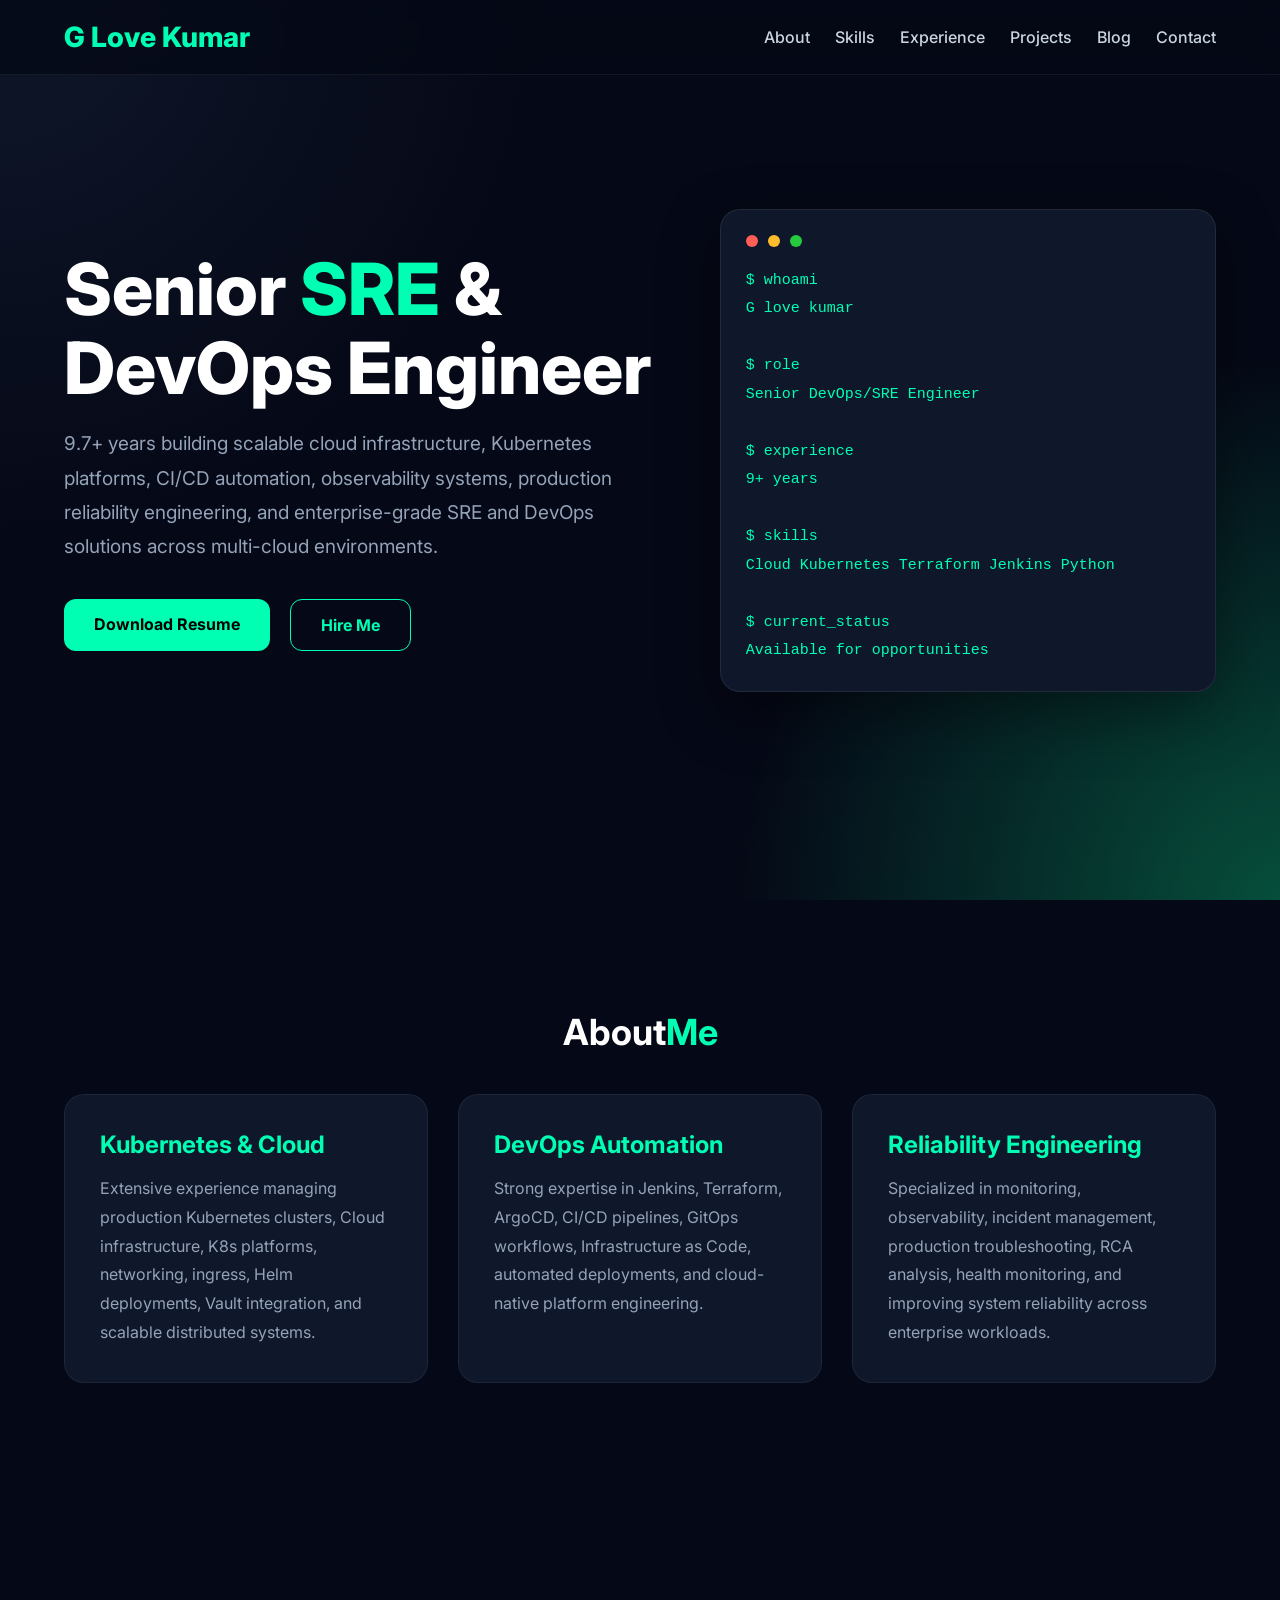
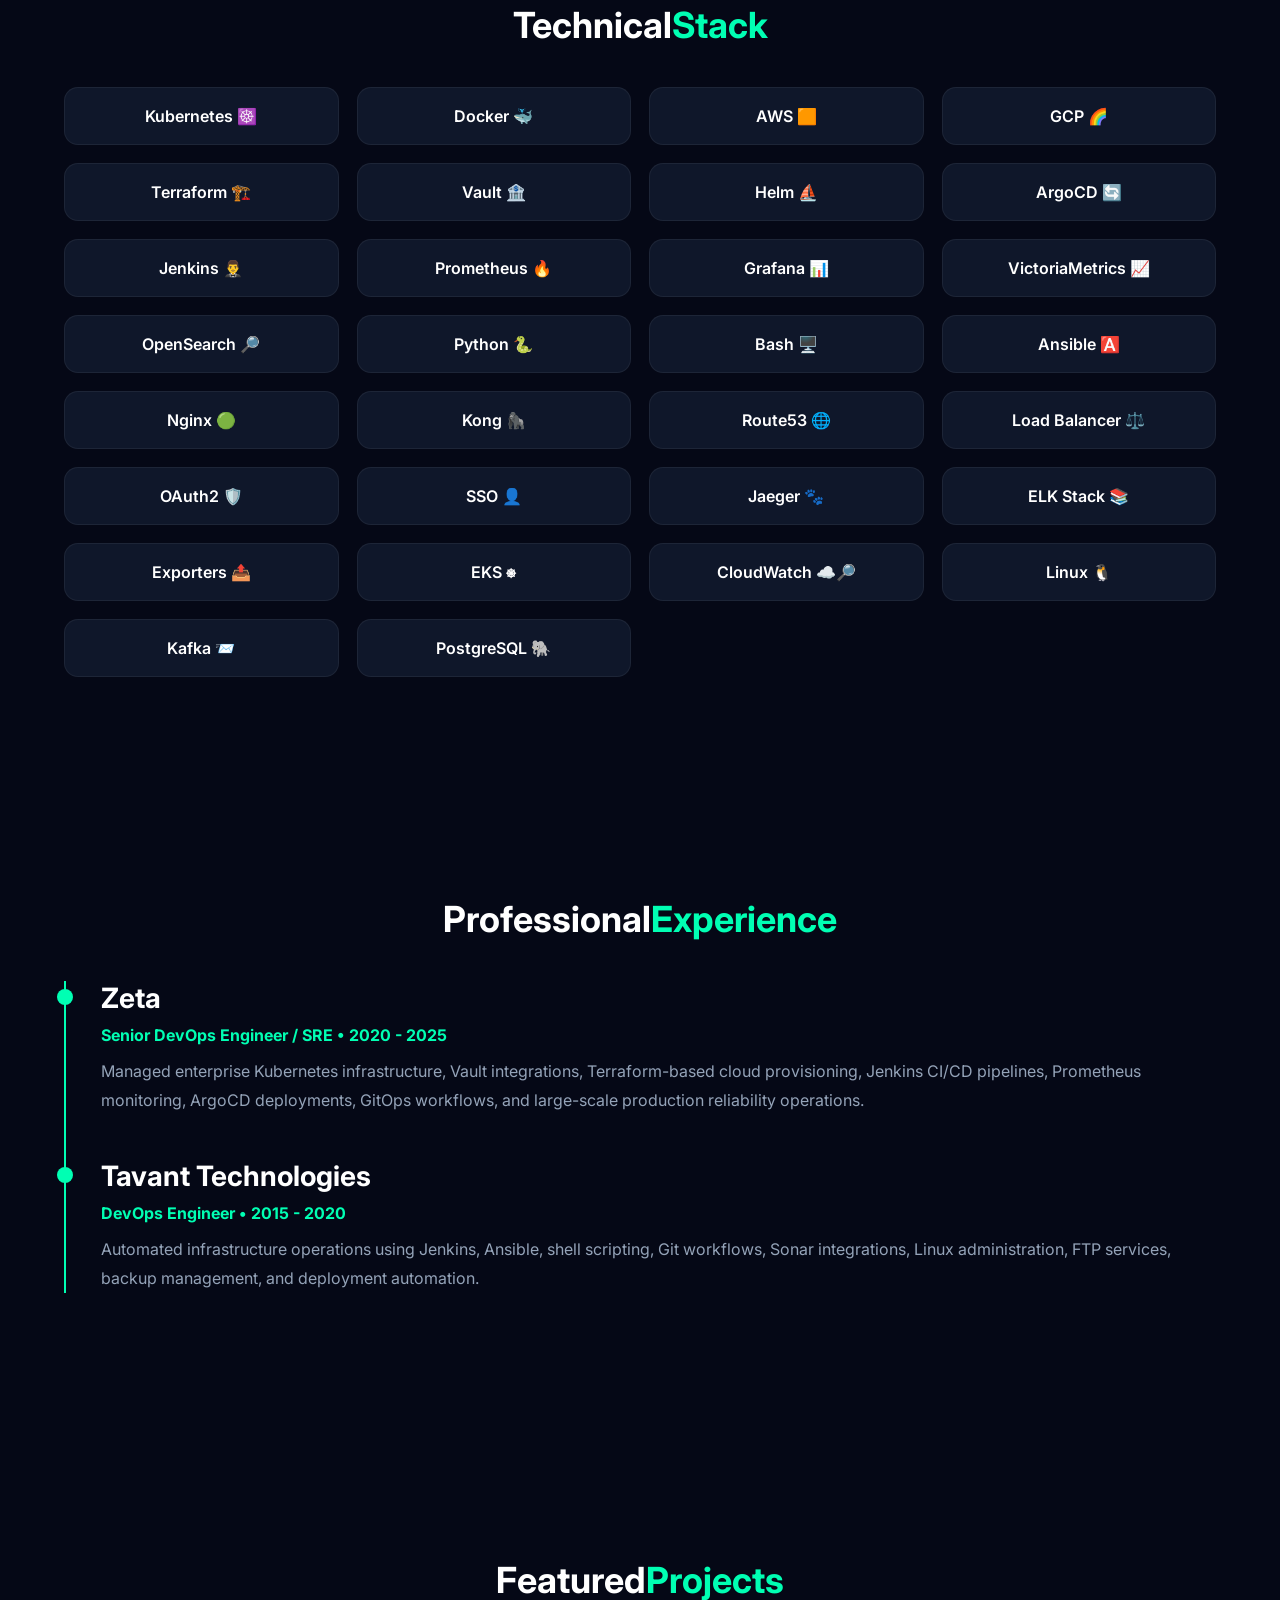
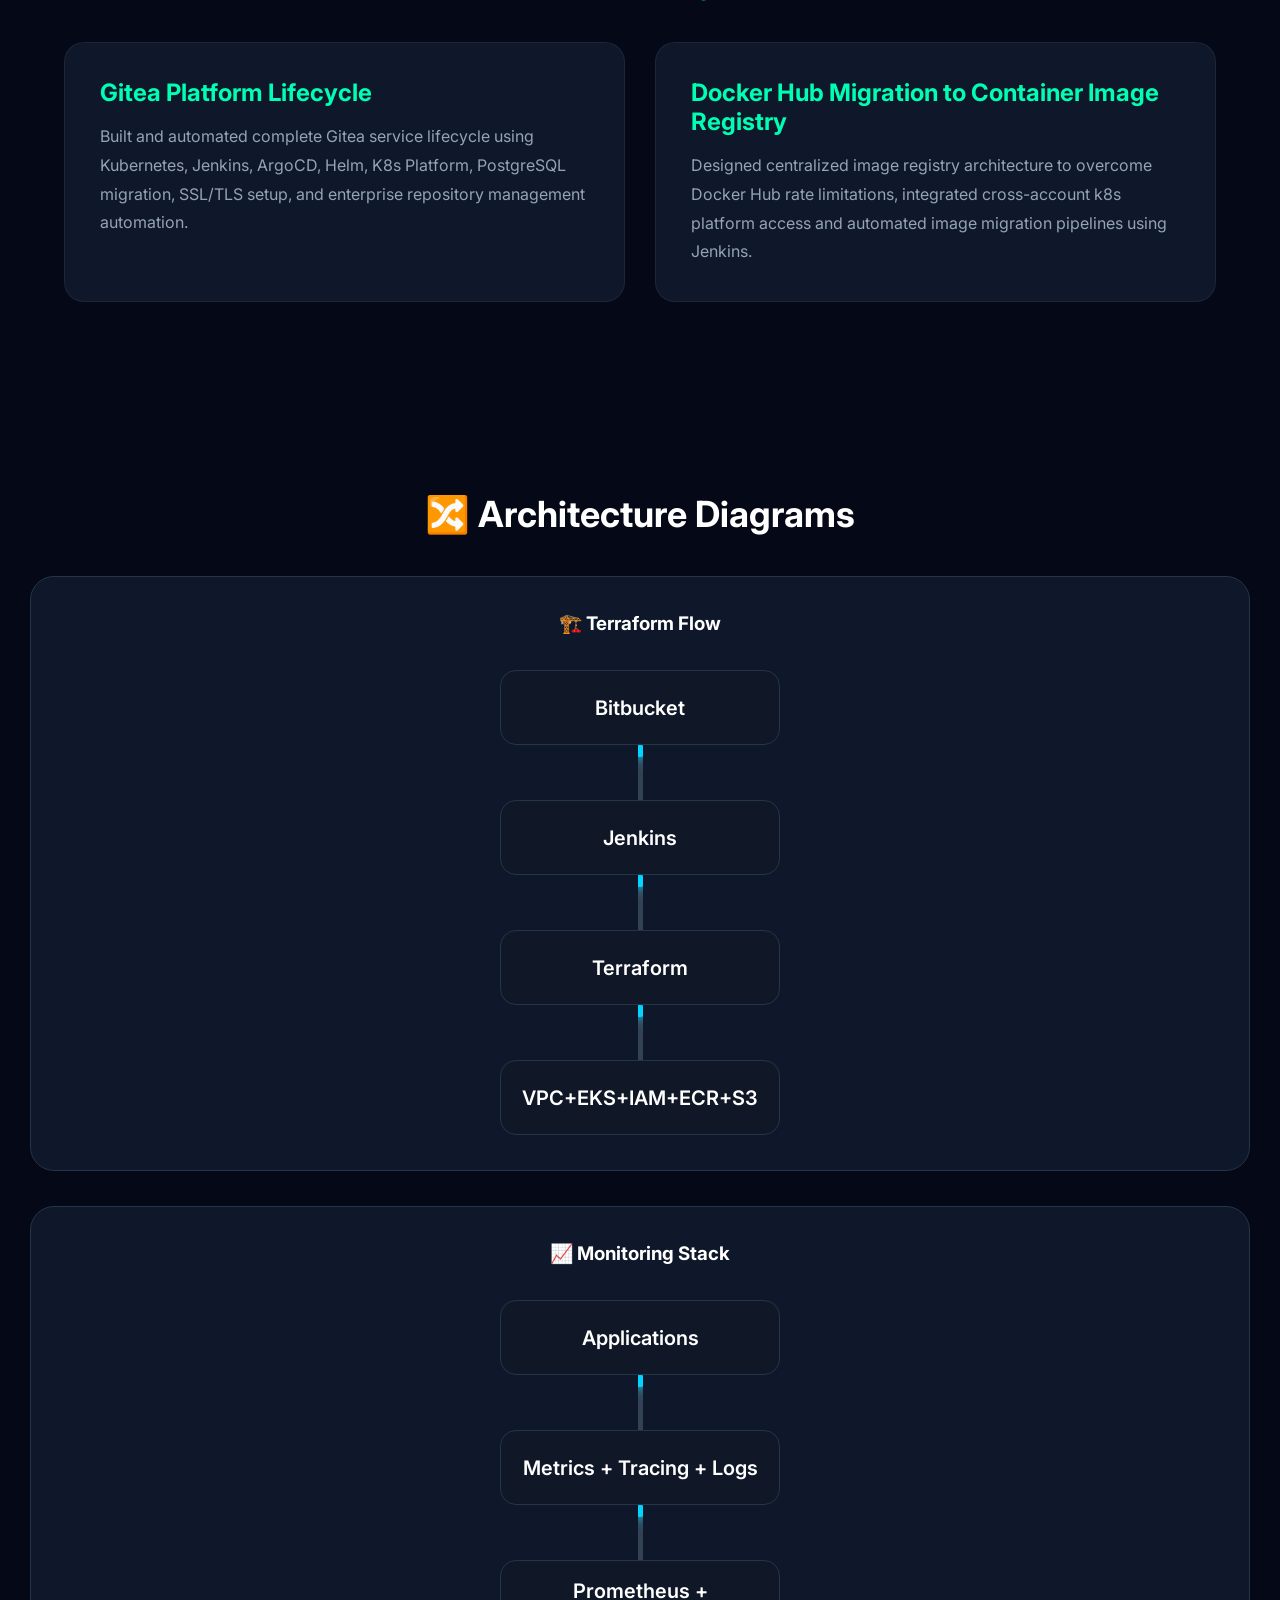
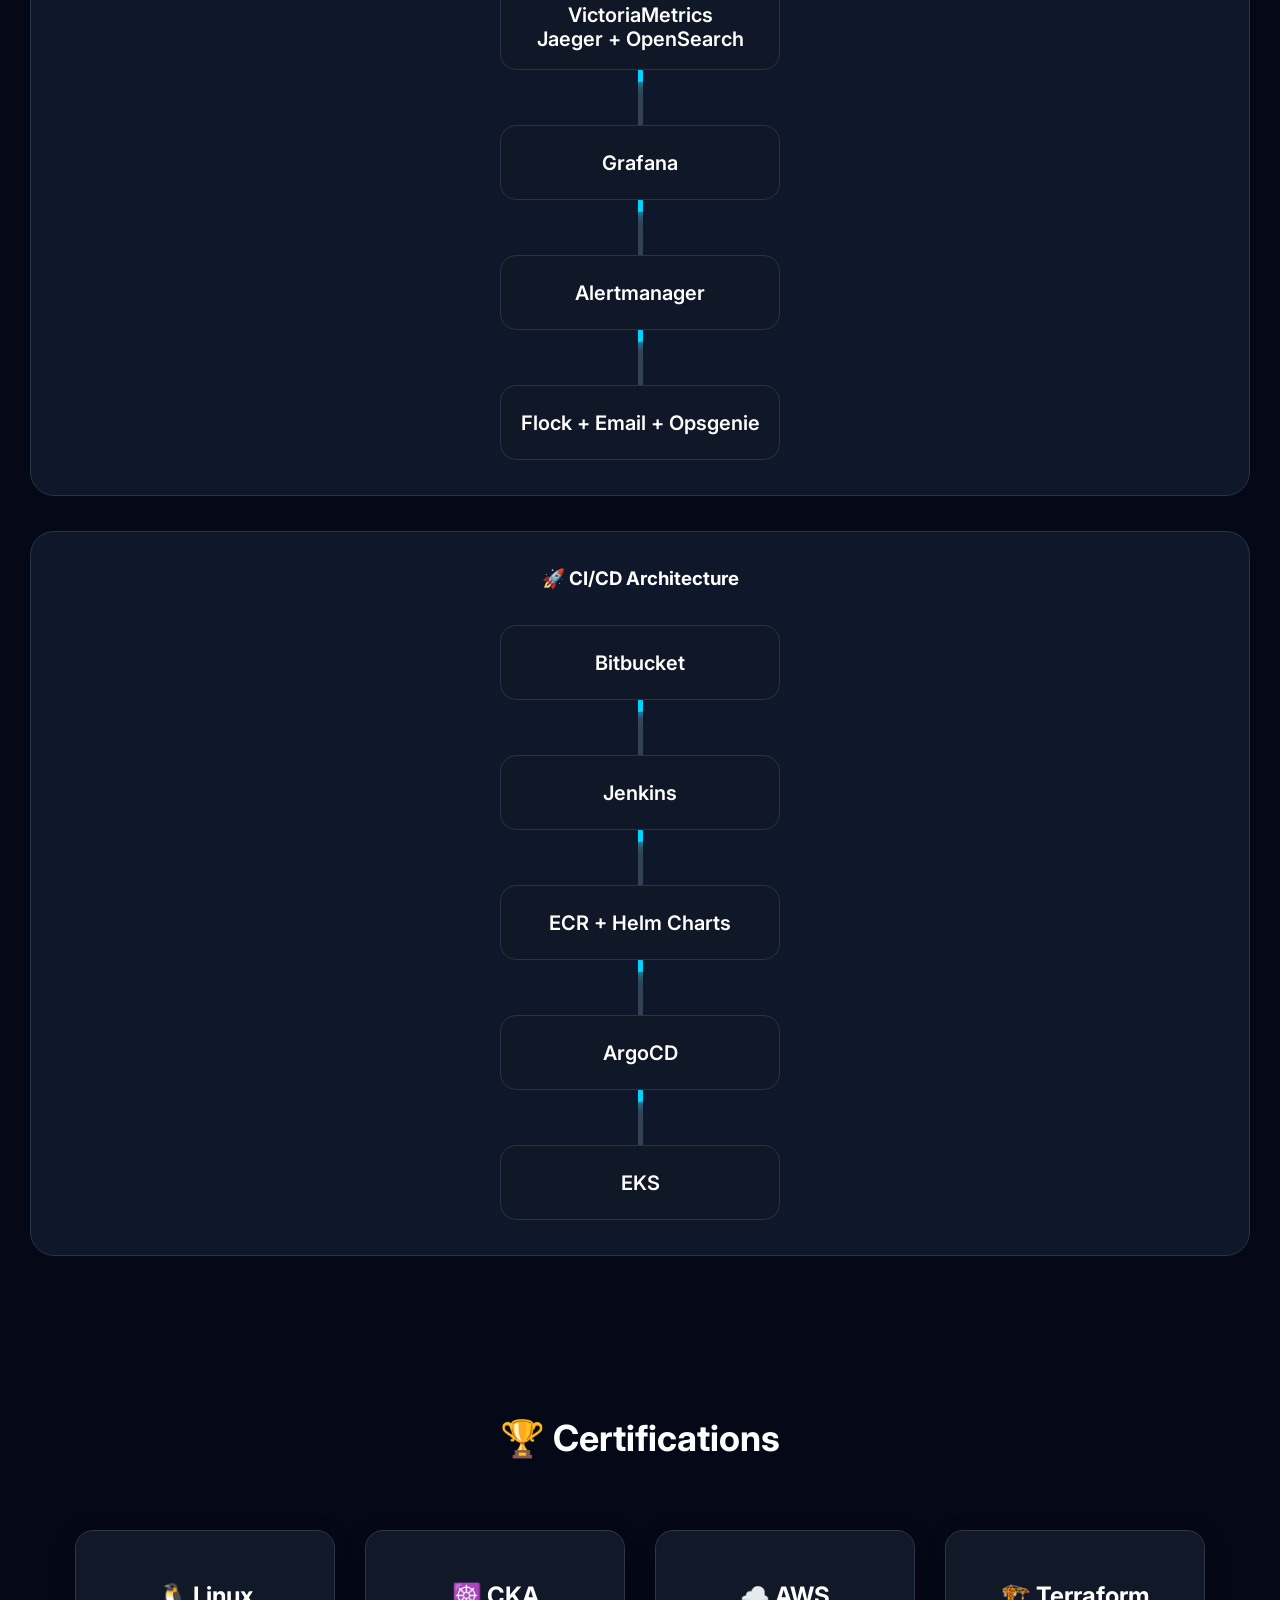
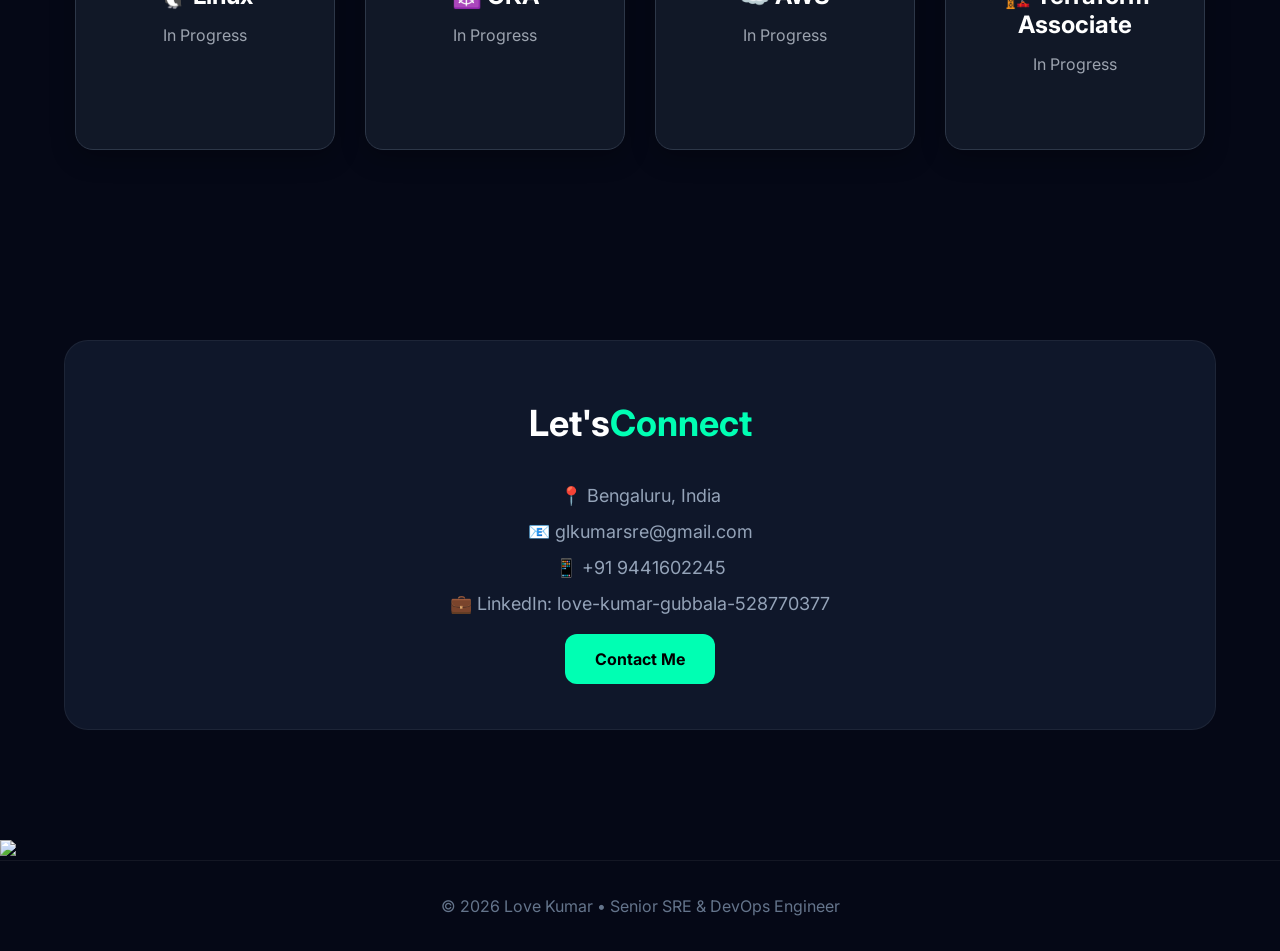
==== index.html @ 9dbde48b "Add Blog link to navigation in index.html" ====
<!DOCTYPE html>
<html lang="en">
<head>
  <meta charset="UTF-8"/>
  <meta name="viewport" content="width=device-width, initial-scale=1.0"/>
  <title>Love Kumar | Senior SRE & DevOps Engineer</title>

  <link rel="preconnect" href="https://fonts.googleapis.com">
  <link href="https://fonts.googleapis.com/css2?family=Inter:wght@300;400;500;600;700;800&display=swap" rel="stylesheet">
  <link rel="stylesheet" href="css/style.css">
  <style>

    *{
      margin:0;
      padding:0;
      box-sizing:border-box;
    }

    body{
      font-family:'Inter',sans-serif;
      background:#050816;
      color:#fff;
      overflow-x:hidden;
    }

    html{
      scroll-behavior:smooth;
    }

    .container{
      width:90%;
      max-width:1250px;
      margin:auto;
    }

    /* NAVBAR */

    nav{
      position:fixed;
      top:0;
      width:100%;
      z-index:999;
      backdrop-filter:blur(12px);
      background:rgba(5,8,22,0.75);
      border-bottom:1px solid rgba(255,255,255,0.06);
    }

    .nav-wrapper{
      display:flex;
      justify-content:space-between;
      align-items:center;
      padding:20px 0;
    }

    .logo{
      font-size:28px;
      font-weight:800;
      color:#00ffb3;
    }

    .nav-links{
      display:flex;
      gap:25px;
    }

    .nav-links a{
      text-decoration:none;
      color:#cbd5e1;
      transition:0.3s;
      font-weight:500;
    }

    .nav-links a:hover{
      color:#00ffb3;
    }

    /* HERO */

    .hero{
      min-height:100vh;
      display:flex;
      align-items:center;
      background:
      radial-gradient(circle at top left,#0f172a 0%,transparent 35%),
      radial-gradient(circle at bottom right,#064e3b 0%,transparent 35%);
    }

    .hero-grid{
      display:grid;
      grid-template-columns:1.2fr 1fr;
      gap:60px;
      align-items:center;
    }

    .hero-text h1{
      font-size:72px;
      line-height:1.1;
      font-weight:800;
      margin-bottom:20px;
    }

    .hero-text h1 span{
      color:#00ffb3;
    }

    .hero-text p{
      color:#94a3b8;
      font-size:19px;
      line-height:1.8;
      margin-bottom:35px;
    }

    .hero-buttons{
      display:flex;
      gap:20px;
      flex-wrap:wrap;
    }

    .btn{
      padding:15px 30px;
      border-radius:12px;
      text-decoration:none;
      font-weight:700;
      transition:0.3s;
    }

    .btn-primary{
      background:#00ffb3;
      color:#000;
    }

    .btn-primary:hover{
      transform:translateY(-5px);
    }

    .btn-outline{
      border:1px solid #00ffb3;
      color:#00ffb3;
    }

    .btn-outline:hover{
      background:#00ffb3;
      color:#000;
    }

    /* TERMINAL */

    .terminal-box{
      background:#0f172a;
      border-radius:20px;
      padding:25px;
      border:1px solid rgba(255,255,255,0.08);
      box-shadow:0 20px 60px rgba(0,0,0,0.4);
    }

    .terminal-header{
      display:flex;
      gap:10px;
      margin-bottom:20px;
    }

    .dot{
      width:12px;
      height:12px;
      border-radius:50%;
    }

    .red{background:#ff5f56;}
    .yellow{background:#ffbd2e;}
    .green{background:#27c93f;}

    .terminal{
      font-family:monospace;
      color:#00ffb3;
      line-height:1.9;
      font-size:15px;
      overflow:auto;
    }

    section{
      padding:110px 0;
    }

    .section-title{
      text-align:center;
      font-size:46px;
      margin-bottom:70px;
      font-weight:800;
    }

    .section-title span{
      color:#00ffb3;
    }

    /* CARDS */

    .cards{
      display:grid;
      grid-template-columns:repeat(auto-fit,minmax(280px,1fr));
      gap:30px;
    }

    .card{
      background:#0f172a;
      padding:35px;
      border-radius:20px;
      border:1px solid rgba(255,255,255,0.06);
      transition:0.3s;
    }

    .card:hover{
      transform:translateY(-10px);
      border-color:#00ffb3;
    }

    .card h3{
      color:#00ffb3;
      margin-bottom:15px;
      font-size:24px;
    }

    .card p{
      color:#94a3b8;
      line-height:1.8;
    }

    /* SKILLS */

    .skills-grid{
      display:grid;
      grid-template-columns:repeat(auto-fit,minmax(220px,1fr));
      gap:18px;
    }

    .skill{
      background:#0f172a;
      padding:18px;
      border-radius:14px;
      border:1px solid rgba(255,255,255,0.06);
      text-align:center;
      font-weight:600;
      transition:0.3s;
    }

    .skill:hover{
      background:#00ffb3;
      color:#000;
      transform:scale(1.05);
    }

    /* EXPERIENCE */

    .timeline{
      border-left:2px solid #00ffb3;
      padding-left:35px;
    }

    .timeline-item{
      margin-bottom:45px;
      position:relative;
    }

    .timeline-item::before{
      content:'';
      width:16px;
      height:16px;
      background:#00ffb3;
      border-radius:50%;
      position:absolute;
      left:-44px;
      top:8px;
    }

    .timeline-item h3{
      font-size:28px;
      margin-bottom:10px;
    }

    .timeline-item h4{
      color:#00ffb3;
      margin-bottom:12px;
    }

    .timeline-item p{
      color:#94a3b8;
      line-height:1.8;
    }

    /* CONTACT */

    .contact-box{
      text-align:center;
      background:#0f172a;
      padding:60px;
      border-radius:24px;
      border:1px solid rgba(255,255,255,0.06);
    }

    .contact-box p{
      color:#94a3b8;
      margin-bottom:15px;
      font-size:18px;
    }

    footer{
      text-align:center;
      padding:35px;
      border-top:1px solid rgba(255,255,255,0.06);
      color:#64748b;
    }

    @media(max-width:900px){

      .hero-grid{
        grid-template-columns:1fr;
      }

      .hero-text h1{
        font-size:48px;
      }

      .nav-links{
        display:none;
      }
    }

  </style>
</head>

<body>
<!-- Dark mode feature-->
<!--<button id="theme-toggle">

  🌙 Dark

</button> -->
<nav>
  <div class="container nav-wrapper">

    <div class="logo">G Love Kumar</div>

    <div class="nav-links">
      <a href="#about">About</a>
      <a href="#skills">Skills</a>
      <a href="#experience">Experience</a>
      <a href="#projects">Projects</a>
      <a href="pages/blog.html">Blog</a>
      <a href="#contact">Contact</a>
    </div>

  </div>
</nav>

<section class="hero">

  <div class="container hero-grid">

    <div class="hero-text">

      <h1>
        Senior <span>SRE</span> &
        DevOps Engineer
      </h1>

      <p>
        9.7+ years building scalable cloud infrastructure,
        Kubernetes platforms, CI/CD automation, observability systems,
        production reliability engineering, and enterprise-grade
        SRE and DevOps solutions across multi-cloud environments.
      </p>

      <div class="hero-buttons">

      <a href="http://glovekumarcloud.com/G_Love_Kumar_cv_.pdf" download class="btn btn-primary">
  Download Resume
      </a>
        <a href="#contact" class="btn btn-outline">
          Hire Me
        </a>

      </div>

    </div>

    <div class="terminal-box">

      <div class="terminal-header">
        <div class="dot red"></div>
        <div class="dot yellow"></div>
        <div class="dot green"></div>
      </div>

      <div class="terminal">

$ whoami<br>
G love kumar

<br><br>$ role<br>
Senior DevOps/SRE Engineer

<br><br>$ experience<br>
9+ years

<br><br>$ skills<br>
Cloud Kubernetes Terraform Jenkins Python

<br><br>$ current_status<br>
Available for opportunities

      </div>

    </div>

  </div>

</section>

<section id="about">

  <div class="container">

    <h2 class="section-title">
      About <span>Me</span>
    </h2>

    <div class="cards">

      <div class="card">
        <h3>Kubernetes & Cloud</h3>

        <p>
          Extensive experience managing production Kubernetes clusters,
          Cloud infrastructure, K8s platforms, networking,
          ingress, Helm deployments, Vault integration,
          and scalable distributed systems.
        </p>
      </div>

      <div class="card">

        <h3>DevOps Automation</h3>

        <p>
          Strong expertise in Jenkins, Terraform, ArgoCD,
          CI/CD pipelines, GitOps workflows, Infrastructure as Code,
          automated deployments, and cloud-native platform engineering.
        </p>

      </div>

      <div class="card">

        <h3>Reliability Engineering</h3>

        <p>
          Specialized in monitoring, observability, incident management,
          production troubleshooting, RCA analysis, health monitoring,
          and improving system reliability across enterprise workloads.
        </p>

      </div>

    </div>

  </div>

</section>

<section id="skills">

  <div class="container">

    <h2 class="section-title">
      Technical <span>Stack</span>
    </h2>

    <div class="skills-grid">

      <div class="skill">Kubernetes ☸️</div>
      <div class="skill">Docker 🐳</div>
      <div class="skill">AWS 🟧</div>
      <div class="skill">GCP 🌈</div>
      <div class="skill">Terraform 🏗️</div>
      <div class="skill">Vault 🏦</div>
      <div class="skill">Helm ⛵</div>
      <div class="skill">ArgoCD 🔄</div>
      <div class="skill">Jenkins 🤵‍♂️</div>
      <div class="skill">Prometheus 🔥</div>
      <div class="skill">Grafana 📊</div>
      <div class="skill">VictoriaMetrics 📈</div>
      <div class="skill">OpenSearch 🔎</div>
      <div class="skill">Python 🐍</div>
      <div class="skill">Bash 🖥️</div>
      <div class="skill">Ansible 🅰️</div>
      <div class="skill">Nginx 🟢</div>
      <div class="skill">Kong 🦍</div>
      <div class="skill">Route53 🌐</div>
      <div class="skill">Load Balancer ⚖️</div>
      <div class="skill">OAuth2 🛡️</div>
      <div class="skill">SSO 👤</div>
      <div class="skill">Jaeger 🐾</div>
      <div class="skill">ELK Stack 📚</div>
      <div class="skill">Exporters 📤</div>
      <div class="skill">EKS ⎈</div>
      <div class="skill">CloudWatch ☁️🔎</div>
      <div class="skill">Linux 🐧</div>
      <div class="skill">Kafka 📨</div>
      <div class="skill">PostgreSQL 🐘</div>

    </div>

  </div>

</section>

<section id="experience">

  <div class="container">

    <h2 class="section-title">
      Professional <span>Experience</span>
    </h2>

    <div class="timeline">

      <div class="timeline-item">

        <h3>Zeta</h3>
        <h4>Senior DevOps Engineer / SRE • 2020 - 2025</h4>

        <p>
          Managed enterprise Kubernetes infrastructure,
          Vault integrations, Terraform-based cloud provisioning,
          Jenkins CI/CD pipelines, Prometheus monitoring,
          ArgoCD deployments, GitOps workflows,
          and large-scale production reliability operations.
        </p>

      </div>

      <div class="timeline-item">

        <h3>Tavant Technologies</h3>
        <h4>DevOps Engineer • 2015 - 2020</h4>

        <p>
          Automated infrastructure operations using Jenkins,
          Ansible, shell scripting, Git workflows,
          Sonar integrations, Linux administration,
          FTP services, backup management, and deployment automation.
        </p>

      </div>

    </div>

  </div>

</section>

<section id="projects">

  <div class="container">

    <h2 class="section-title">
      Featured <span>Projects</span>
    </h2>

    <div class="cards">

      <div class="card">

        <h3>Gitea Platform Lifecycle</h3>

        <p>
          Built and automated complete Gitea service lifecycle
          using Kubernetes, Jenkins, ArgoCD, Helm, K8s Platform,
          PostgreSQL migration, SSL/TLS setup,
          and enterprise repository management automation.
        </p>

      </div>

      <div class="card">

        <h3>Docker Hub Migration to Container Image Registry</h3>

        <p>
          Designed centralized image registry architecture
          to overcome Docker Hub rate limitations,
          integrated cross-account k8s platform access
          and automated image migration pipelines using Jenkins.
        </p>

      </div>

    </div>

  </div>

</section>
<section id="architecture">

<h2 class="section-title">

🔀 Architecture Diagrams

</h2>


<div class="architecture-grid">


<!-- Terraform -->

<div class="architecture-card">

<h3>🏗️ Terraform Flow</h3>

<div class="live-flow">

<div class="box">Bitbucket</div>

<div class="line"></div>

<div class="box">Jenkins</div>

<div class="line"></div>

<div class="box">Terraform</div>

<div class="line"></div>

<div class="box">VPC+EKS+IAM+ECR+S3</div>

</div>

</div>



<!-- Monitoring -->

<div class="architecture-card">

<h3>📈 Monitoring Stack</h3>

<div class="live-flow">

<div class="box">Applications</div>

<div class="line"></div>

<div class="box">Metrics + Tracing + Logs</div>

<div class="line"></div>

<div class="box">

Prometheus + VictoriaMetrics

<br>

Jaeger + OpenSearch

</div>

<div class="line"></div>

<div class="box">Grafana</div>

<div class="line"></div>

<div class="box">Alertmanager</div>

<div class="line"></div>

<div class="box">

Flock + Email + Opsgenie

</div>

</div>

</div>



<!-- CICD -->

<div class="architecture-card">

<h3>🚀 CI/CD Architecture</h3>

<div class="live-flow">

<div class="box">Bitbucket</div>

<div class="line"></div>

<div class="box">Jenkins</div>

<div class="line"></div>

<div class="box">

ECR + Helm Charts

</div>

<div class="line"></div>

<div class="box">ArgoCD</div>

<div class="line"></div>

<div class="box">EKS</div>

</div>

</div>


</div>

</section>
<section id="certifications">
  <div class="certifications">
  <h2 class="section-title">
    🏆 Certifications
  </h2>
  <div class="cert-card">
    <div class="cert-title">🐧 Linux</div>
    <div class="cert-status"> In Progress</div>
  </div>

  <div class="cert-card">
    <div class="cert-title">☸️ CKA</div>
    <div class="cert-status"> In Progress</div>
  </div>

  <div class="cert-card">
    <div class="cert-title">☁️ AWS</div>
    <div class="cert-status"> In Progress</div>
  </div>

  <div class="cert-card">
    <div class="cert-title">🏗️ Terraform Associate</div>
    <div class="cert-status"> In Progress</div>
  </div>

</div>
</section>
<style>
#certifications {
  padding: 80px 20px;
  text-align: center;
}

.section-title {
  width: 100%;

  display: flex;

  justify-content: center;

  align-items: center;

  font-size: 36px;

  font-weight: 700;

  margin: 0 auto 40px;

  text-align: center;
}

.certifications {
  display: flex;
  justify-content: center;
  flex-wrap: wrap;
  gap: 30px;
}

.cert-card {
  width: 260px;
  min-height: 220px;

  padding: 30px;

  border-radius: 18px;

  background: #111827;

  border: 1px solid #2d3748;

  box-shadow: 0 8px 25px rgba(0,0,0,0.25);

  transition: all .3s ease;
}

.cert-card:hover {
  transform: translateY(-10px);
}

.cert-icon {
  font-size: 55px;
}

.cert-title {
  font-size: 24px;
  font-weight: 700;

  margin-top: 20px;
}

.cert-status {
  margin-top: 15px;

  font-size: 16px;

  color: #9ca3af;
}
</style>
<section id="contact">

  <div class="container">

    <div class="contact-box">

      <h2 class="section-title">
        Let's <span>Connect</span>
      </h2>

      <p>📍 Bengaluru, India</p>
      <p>📧 glkumarsre@gmail.com</p>
      <p>📱 +91 9441602245</p>
      <p>💼 LinkedIn: love-kumar-gubbala-528770377</p>
      <br>

      <a href="mailto:glkumarsre@gmail.com" class="btn btn-primary">
        Contact Me
      </a>

    </div>

  </div>

</section>
<img src="https://api.visitorbadge.io/api/visitors?path=glovekumarcloud.com"/>
<footer>
  © 2026 Love Kumar • Senior SRE & DevOps Engineer
</footer>
<!-- Dark mode feature start-->  
<!--
<script>

const button = document.getElementById('theme-toggle');

button.addEventListener('click',()=>{

document.body.classList.toggle('light-mode');


if(document.body.classList.contains('light-mode')){

button.innerHTML='☀️ Light';

}

else{

button.innerHTML='🌙 Dark';

}

});

</script>
<style>
  /* Default Dark */

body{

background:#0b1120;

color:white;

transition:.4s;
}



/* Light Mode */

body.light-mode{

background:#ffffff;

color:#111827;
}



/* Toggle Button */

#theme-toggle{

position:fixed;

top:20px;

right:30px;

padding:12px 18px;

font-size:16px;

font-weight:600;

border:none;

border-radius:30px;

cursor:pointer;

background:#00d4ff;

color:#111827;

transition:.3s;

z-index:9999;
}



#theme-toggle:hover{

transform:scale(1.08);

box-shadow:

0 0 12px #00d4ff;
}
</style> -->
<!-- Dark mode feature ended here-->
</body>
</html>
---- css/style.css ----
#architecture{

padding:80px 30px;

overflow:hidden;
}



.section-title{

text-align:center;

font-size:48px;

margin-bottom:60px;
}



.architecture-grid{

display:grid;

grid-template-columns:

1fr 1fr 1fr;

gap:35px;
}



.architecture-card{

background:#0f172a;

border:1px solid #243548;

border-radius:24px;

padding:35px;

transition:.3s;
}



.architecture-card:hover{

transform:translateY(-8px);

border-color:#00d4ff;

box-shadow:

0 0 18px #00d4ff,

0 0 30px rgba(0,212,255,.3);
}



.architecture-card h3{

text-align:center;

margin-bottom:35px;
}



.live-flow{

display:flex;

flex-direction:column;

align-items:center;
}



/* BOX */

.box{

width:280px;

min-height:75px;

padding:18px;

display:flex;

justify-content:center;

align-items:center;

text-align:center;

font-size:20px;

font-weight:600;

color:#fff;

background:#101827;

border:1px solid #243548;

border-radius:16px;

transition:.3s;

cursor:pointer;

z-index:2;
}



.box:hover{

transform:scale(1.04);

border-color:#00d4ff;

box-shadow:

0 0 15px #00d4ff;
}



/* LIVE LINE */

.line{

width:5px;

height:55px;

background:#334155;

position:relative;

overflow:hidden;
}



/* MOVING DOT */

.line::before{

content:"";

position:absolute;

width:12px;

height:12px;

left:50%;

transform:translateX(-50%);

border-radius:50%;

background:#00d4ff;

box-shadow:

0 0 8px #00d4ff,

0 0 18px #00d4ff;

animation:traffic 1.2s infinite linear;
}



/* TRAFFIC FLOW */

@keyframes traffic{

0%{

top:-12px;

opacity:0;
}

20%{

opacity:1;
}

100%{

top:55px;

opacity:0;
}

}



/* MOBILE */

@media(max-width:1400px){

.architecture-grid{

grid-template-columns:1fr;
}

}
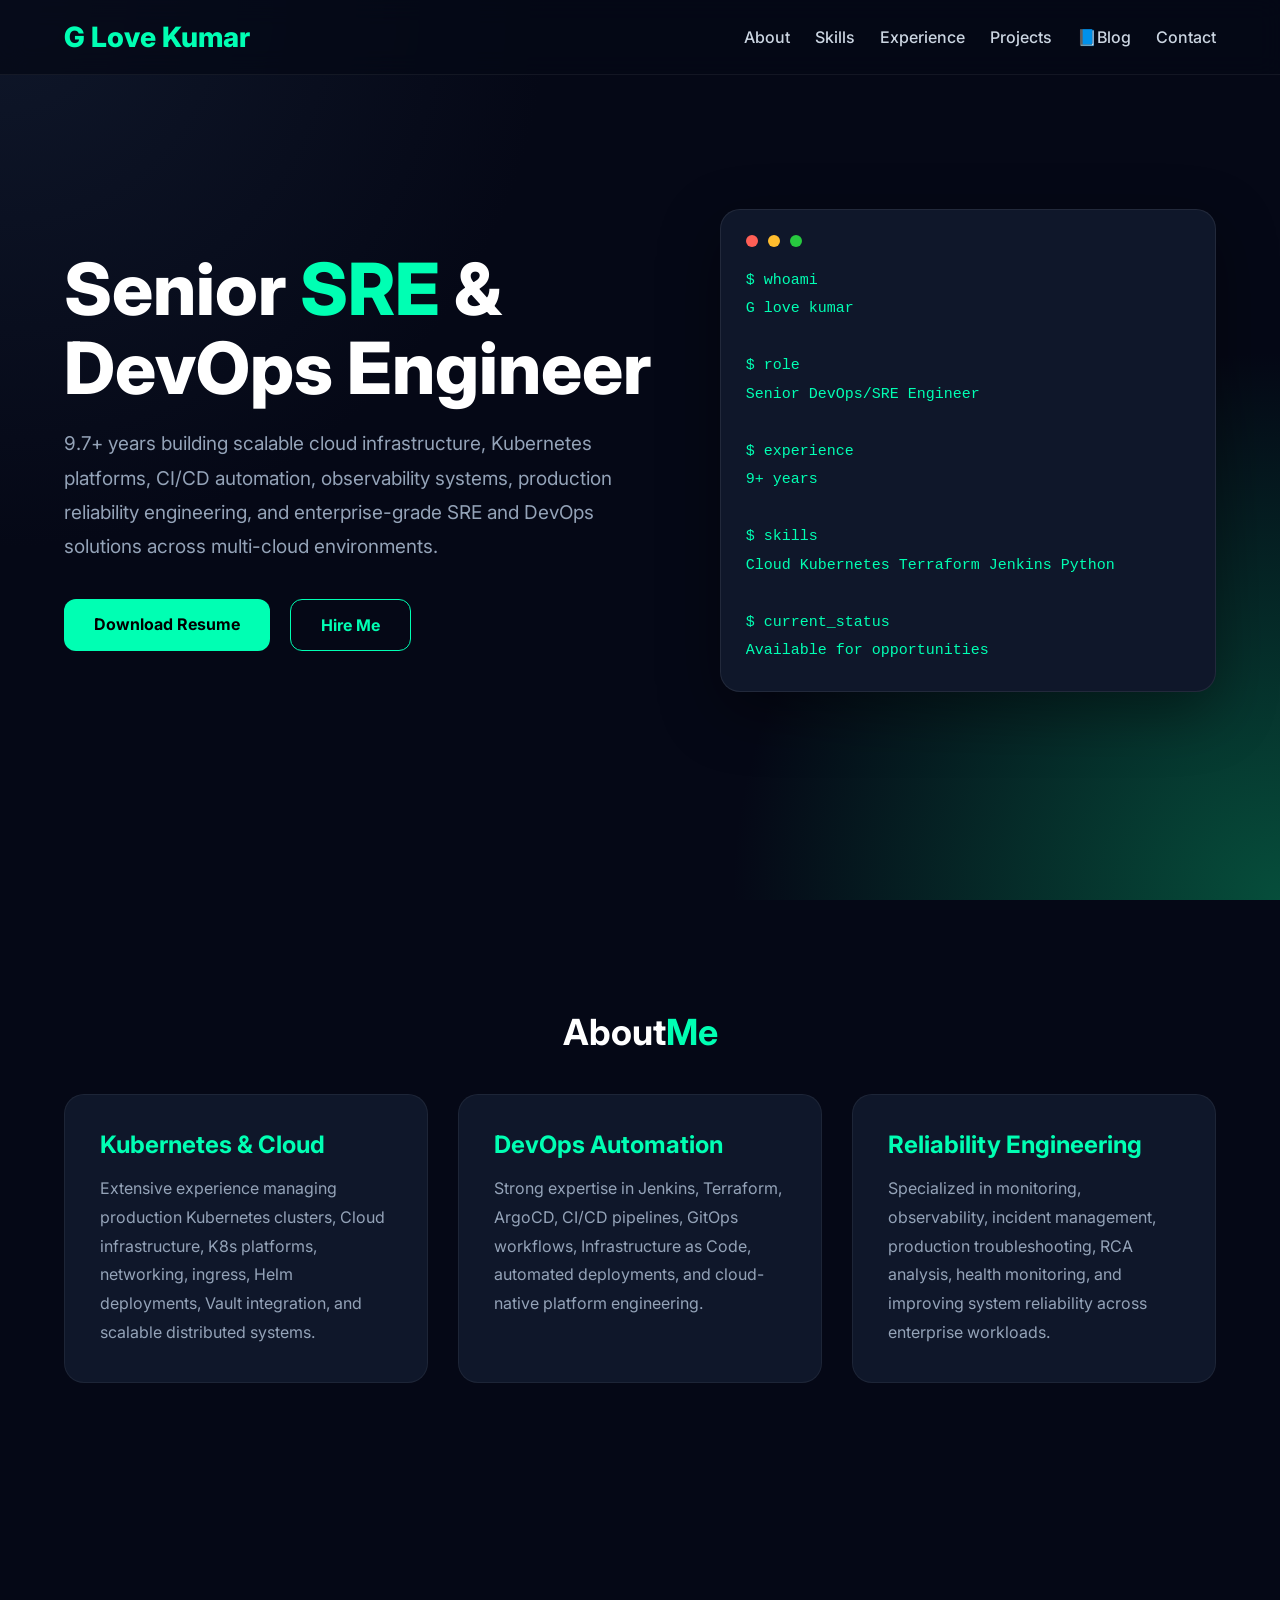
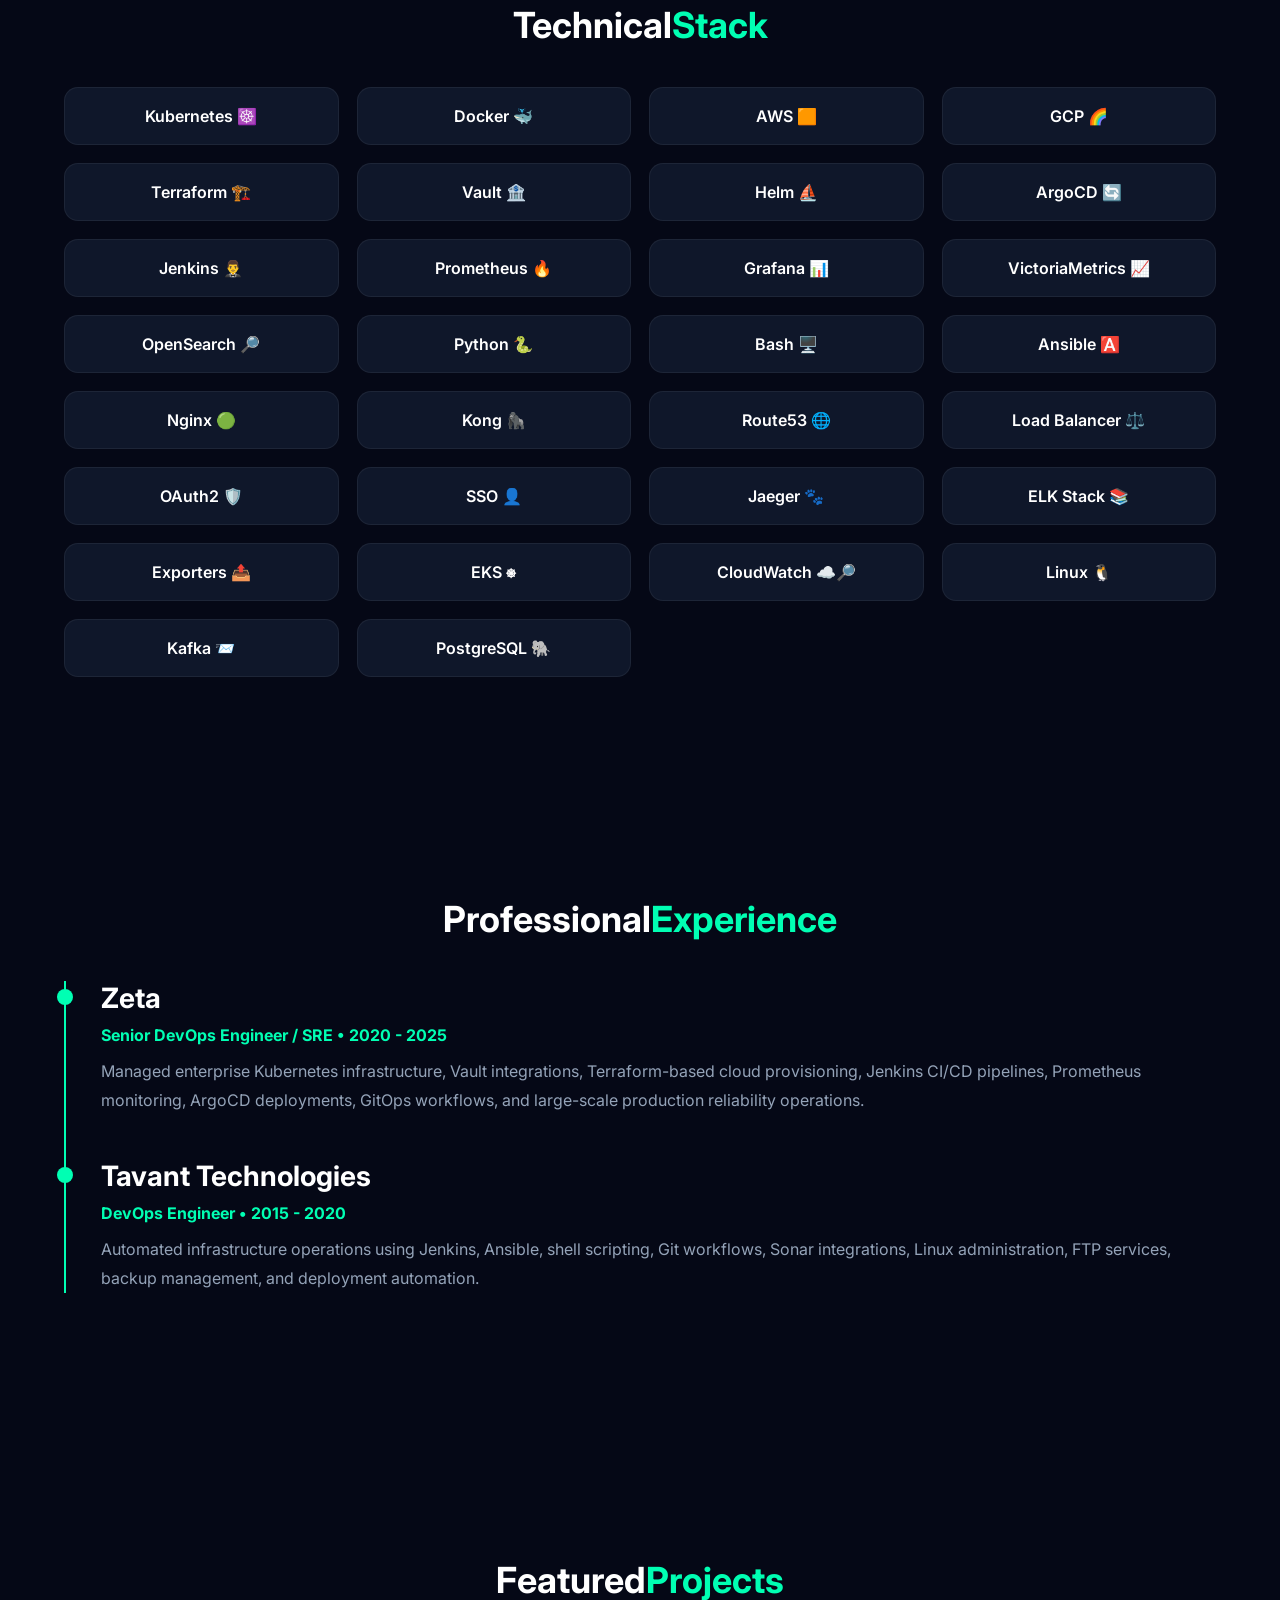
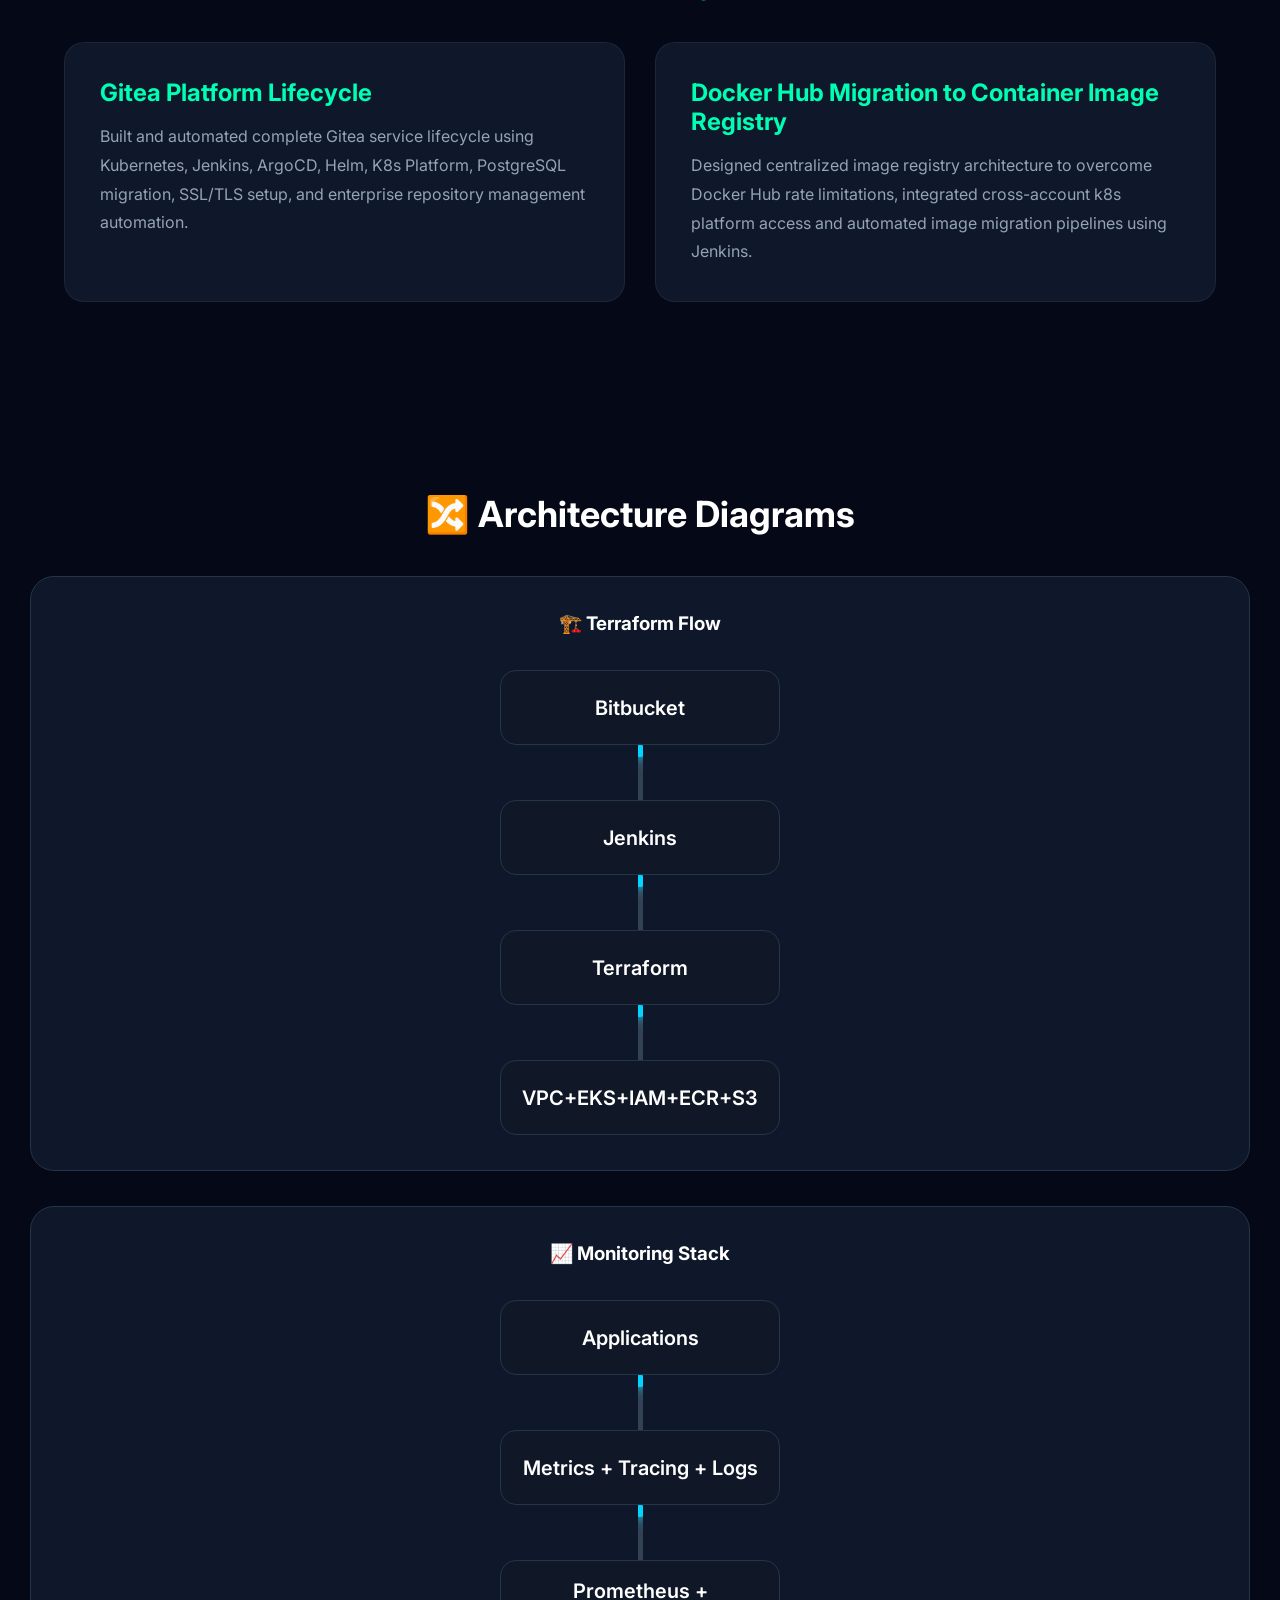
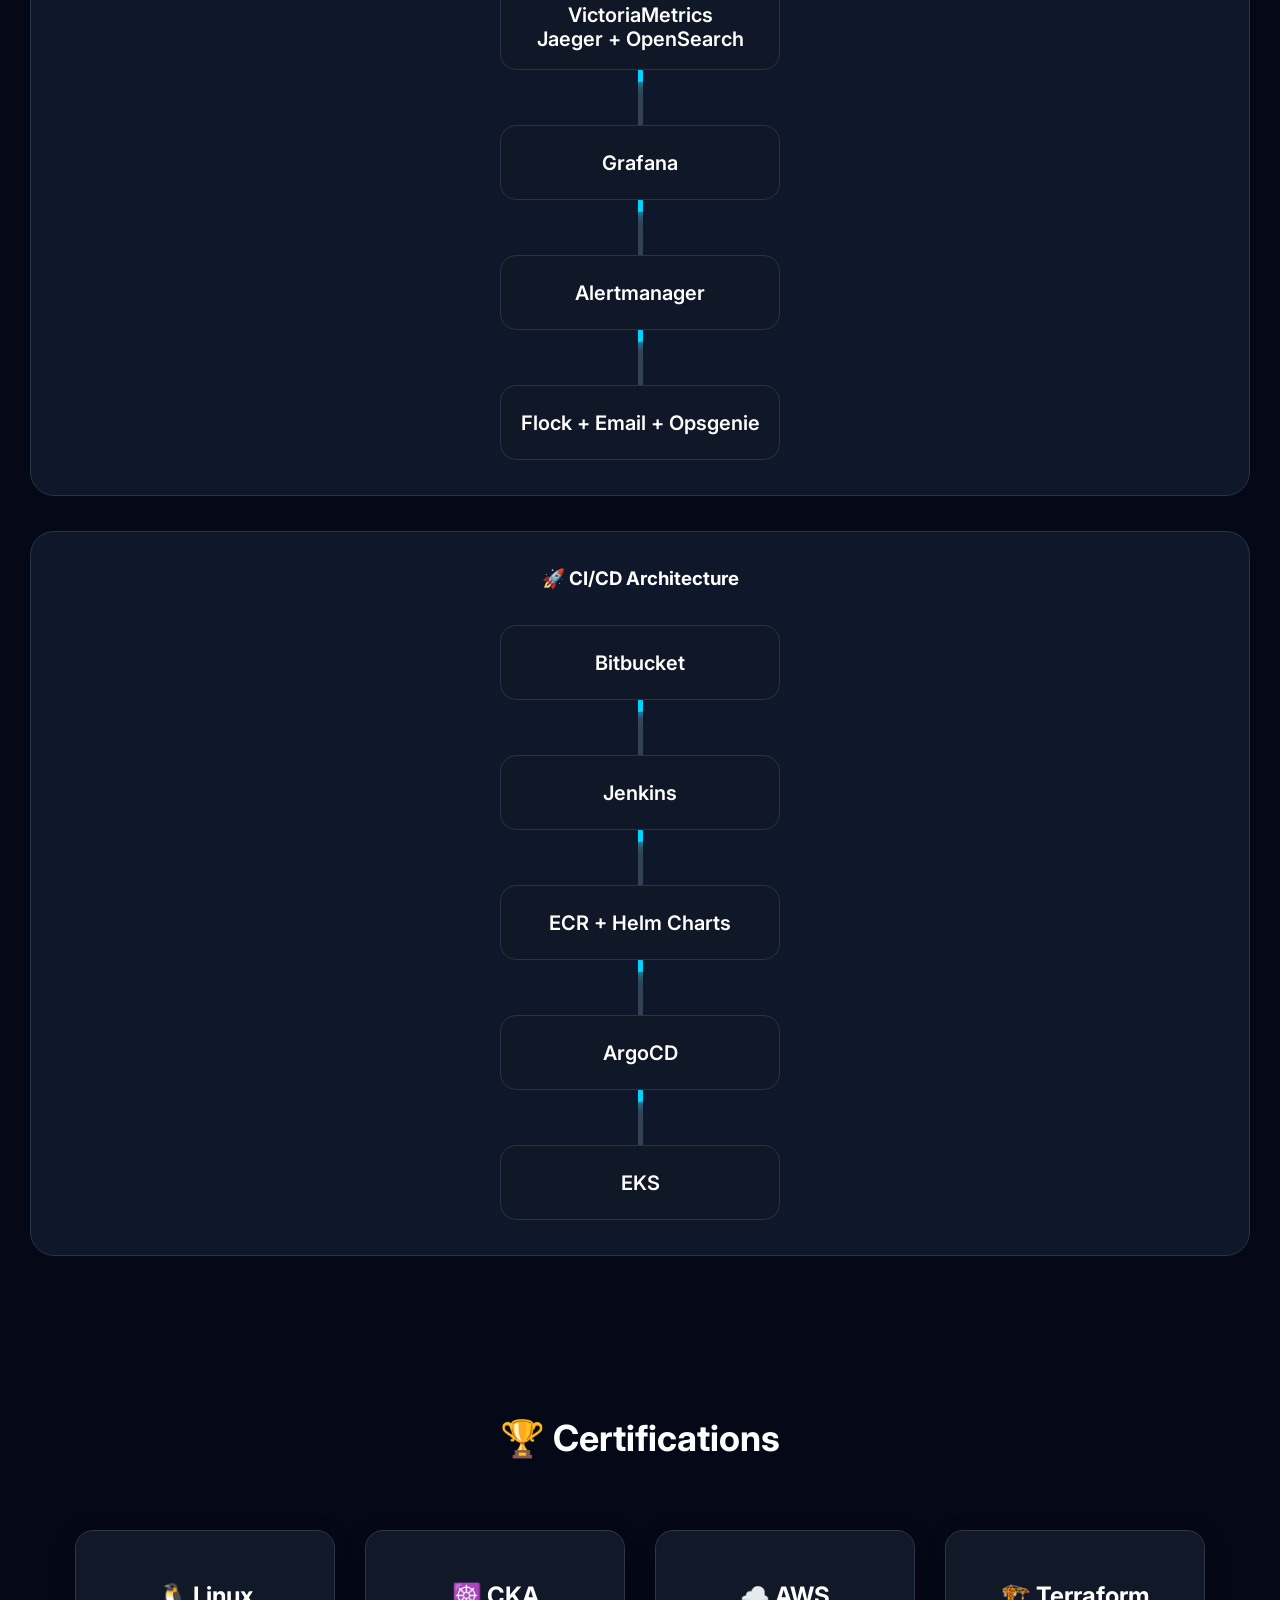
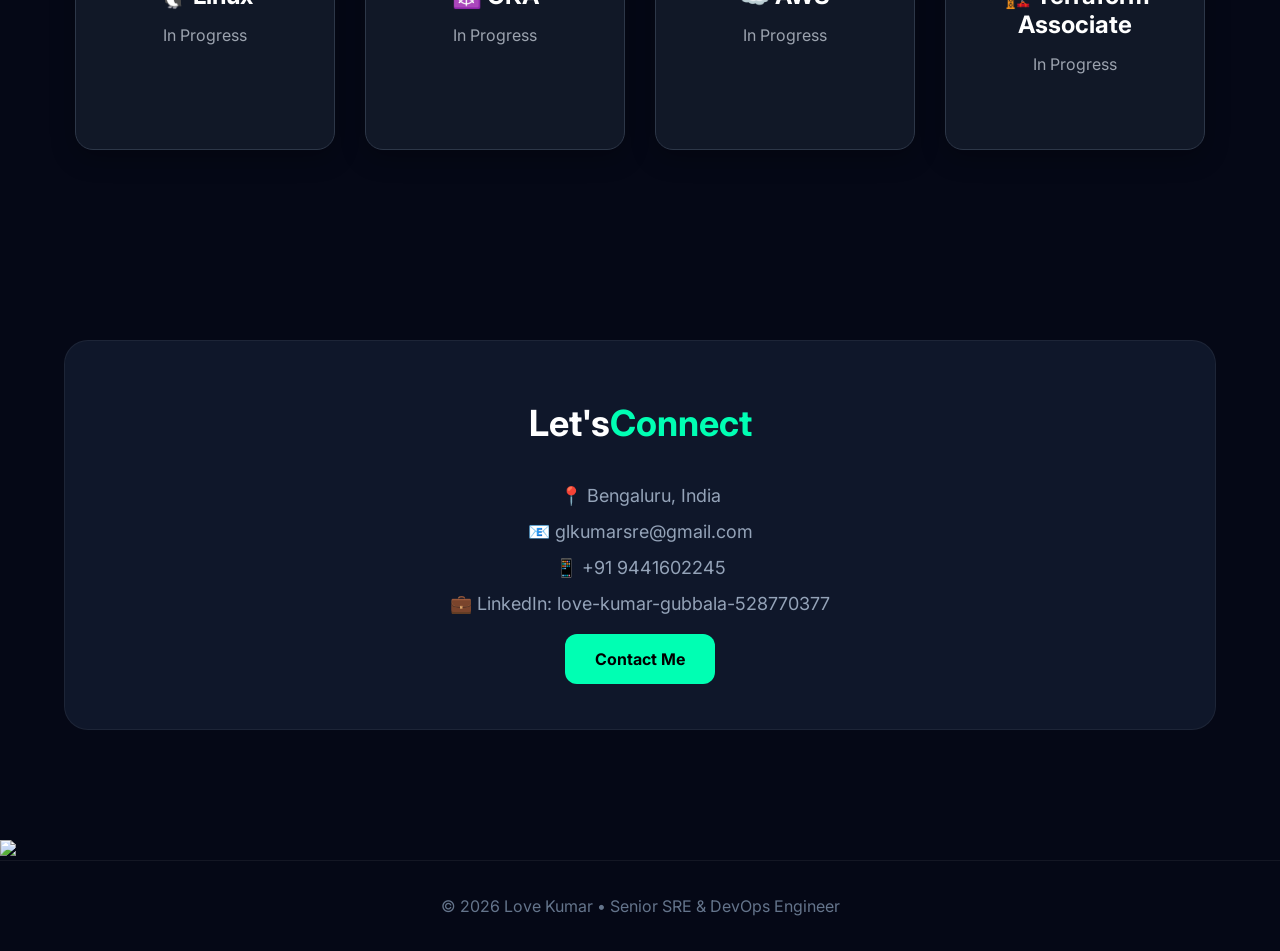
==== commit 9f34b713: "Add book emoji to Blog link in index.html" ====
--- a/index.html
+++ b/index.html
@@ -344,7 +344,7 @@
       <a href="#skills">Skills</a>
       <a href="#experience">Experience</a>
       <a href="#projects">Projects</a>
-      <a href="pages/blog.html">Blog</a>
+      <a href="pages/blog.html">📘Blog</a>
       <a href="#contact">Contact</a>
     </div>
 
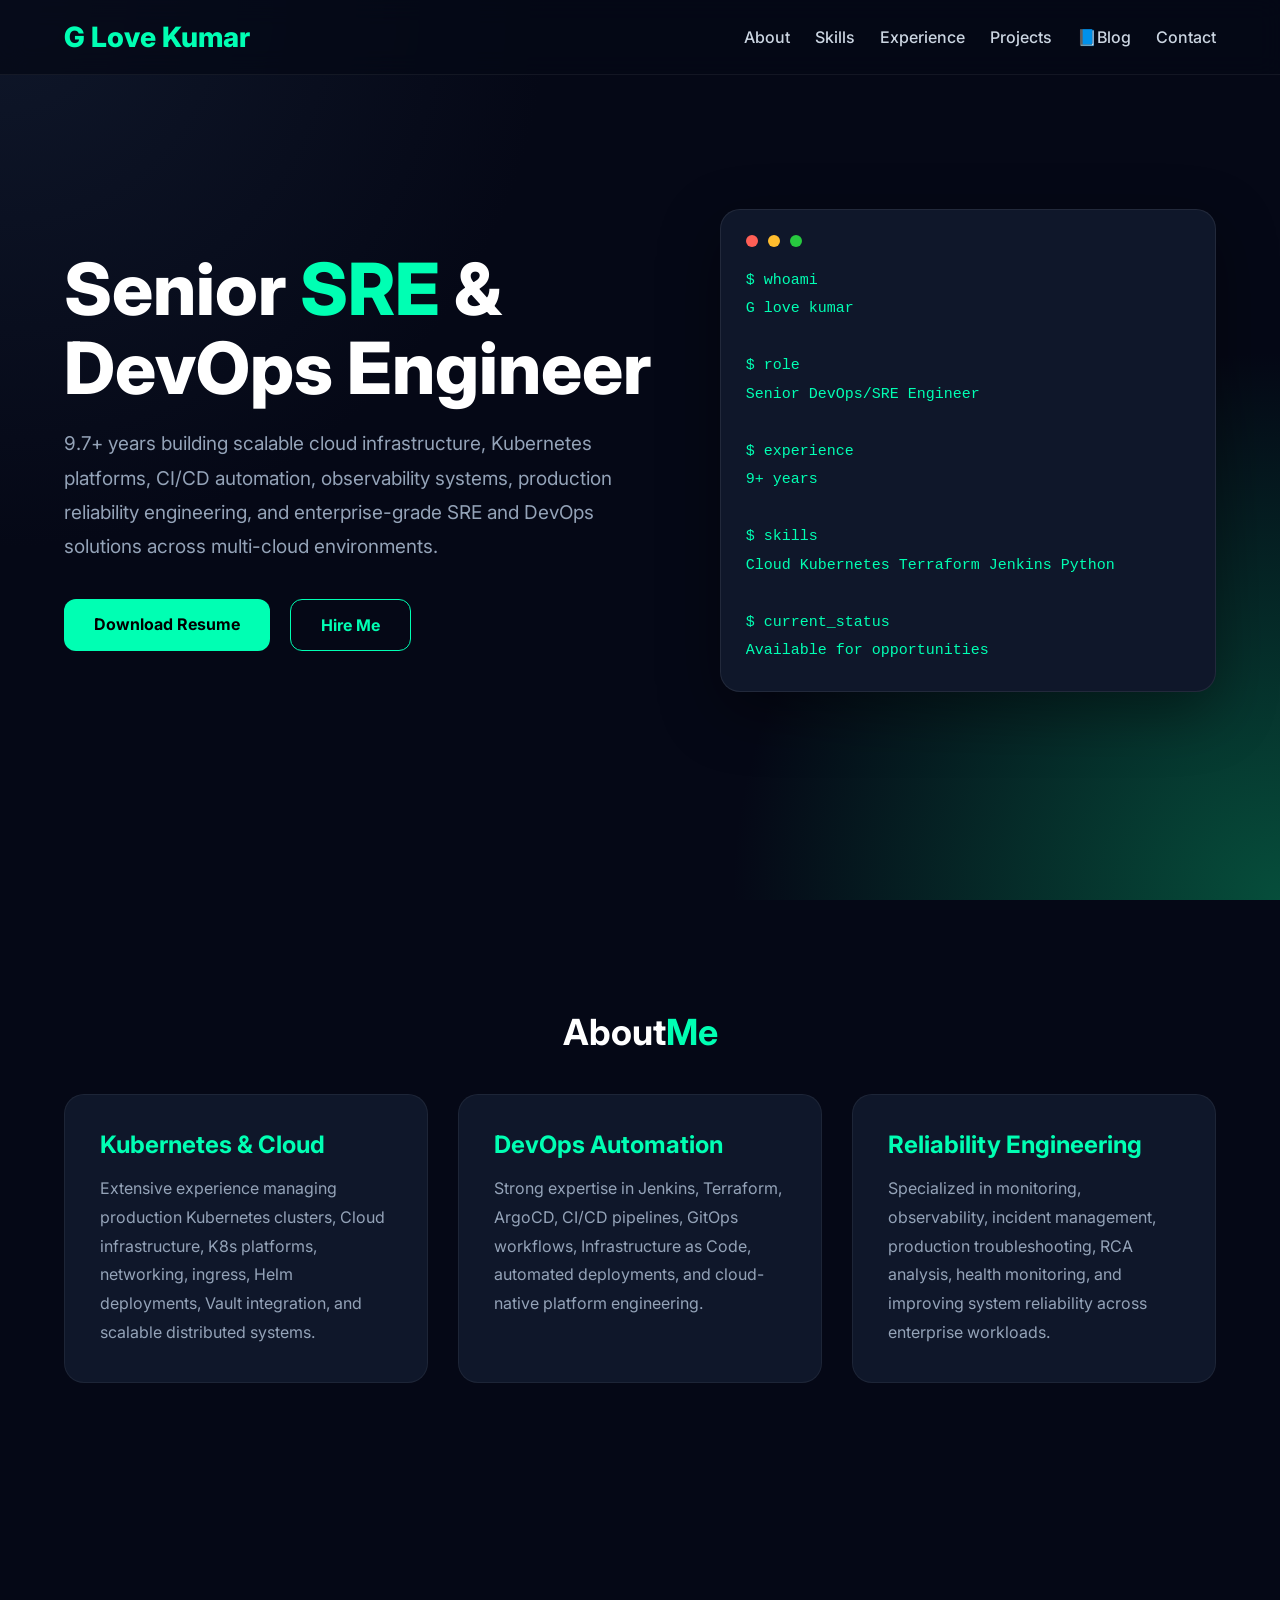
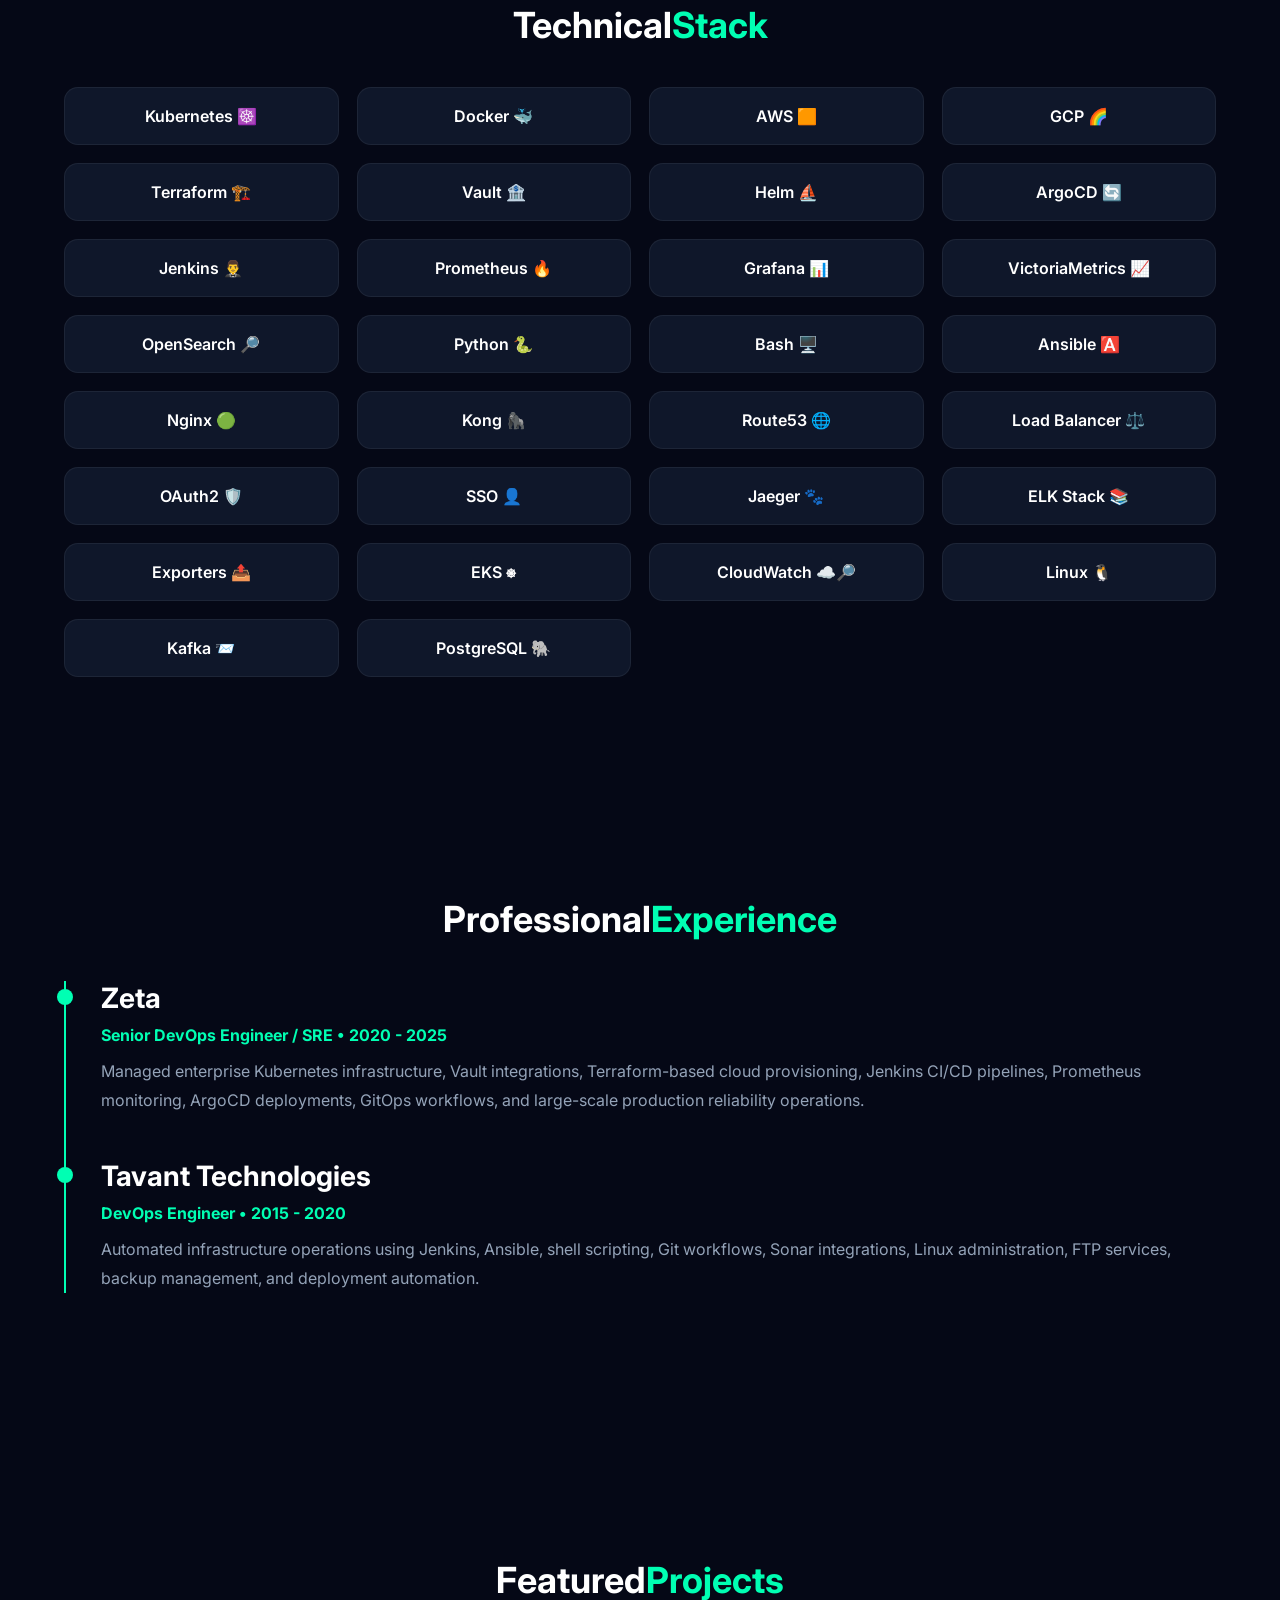
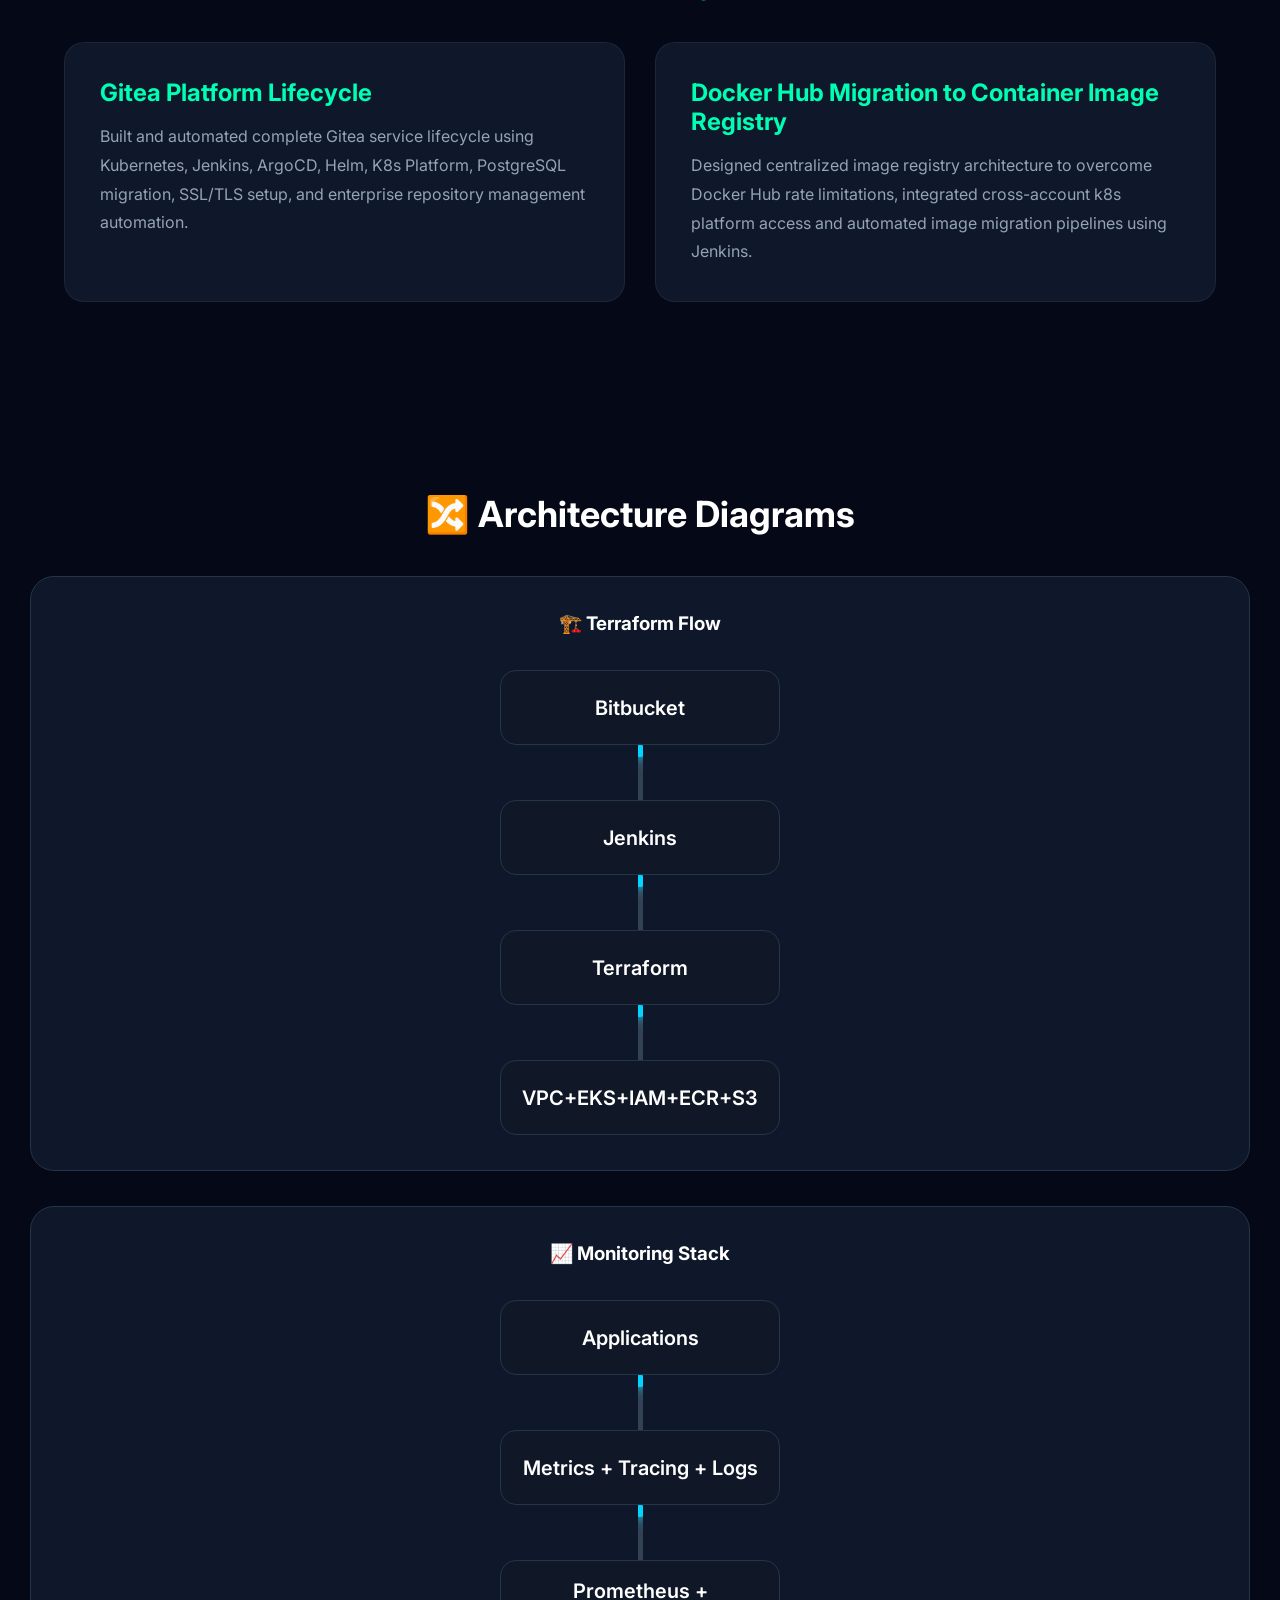
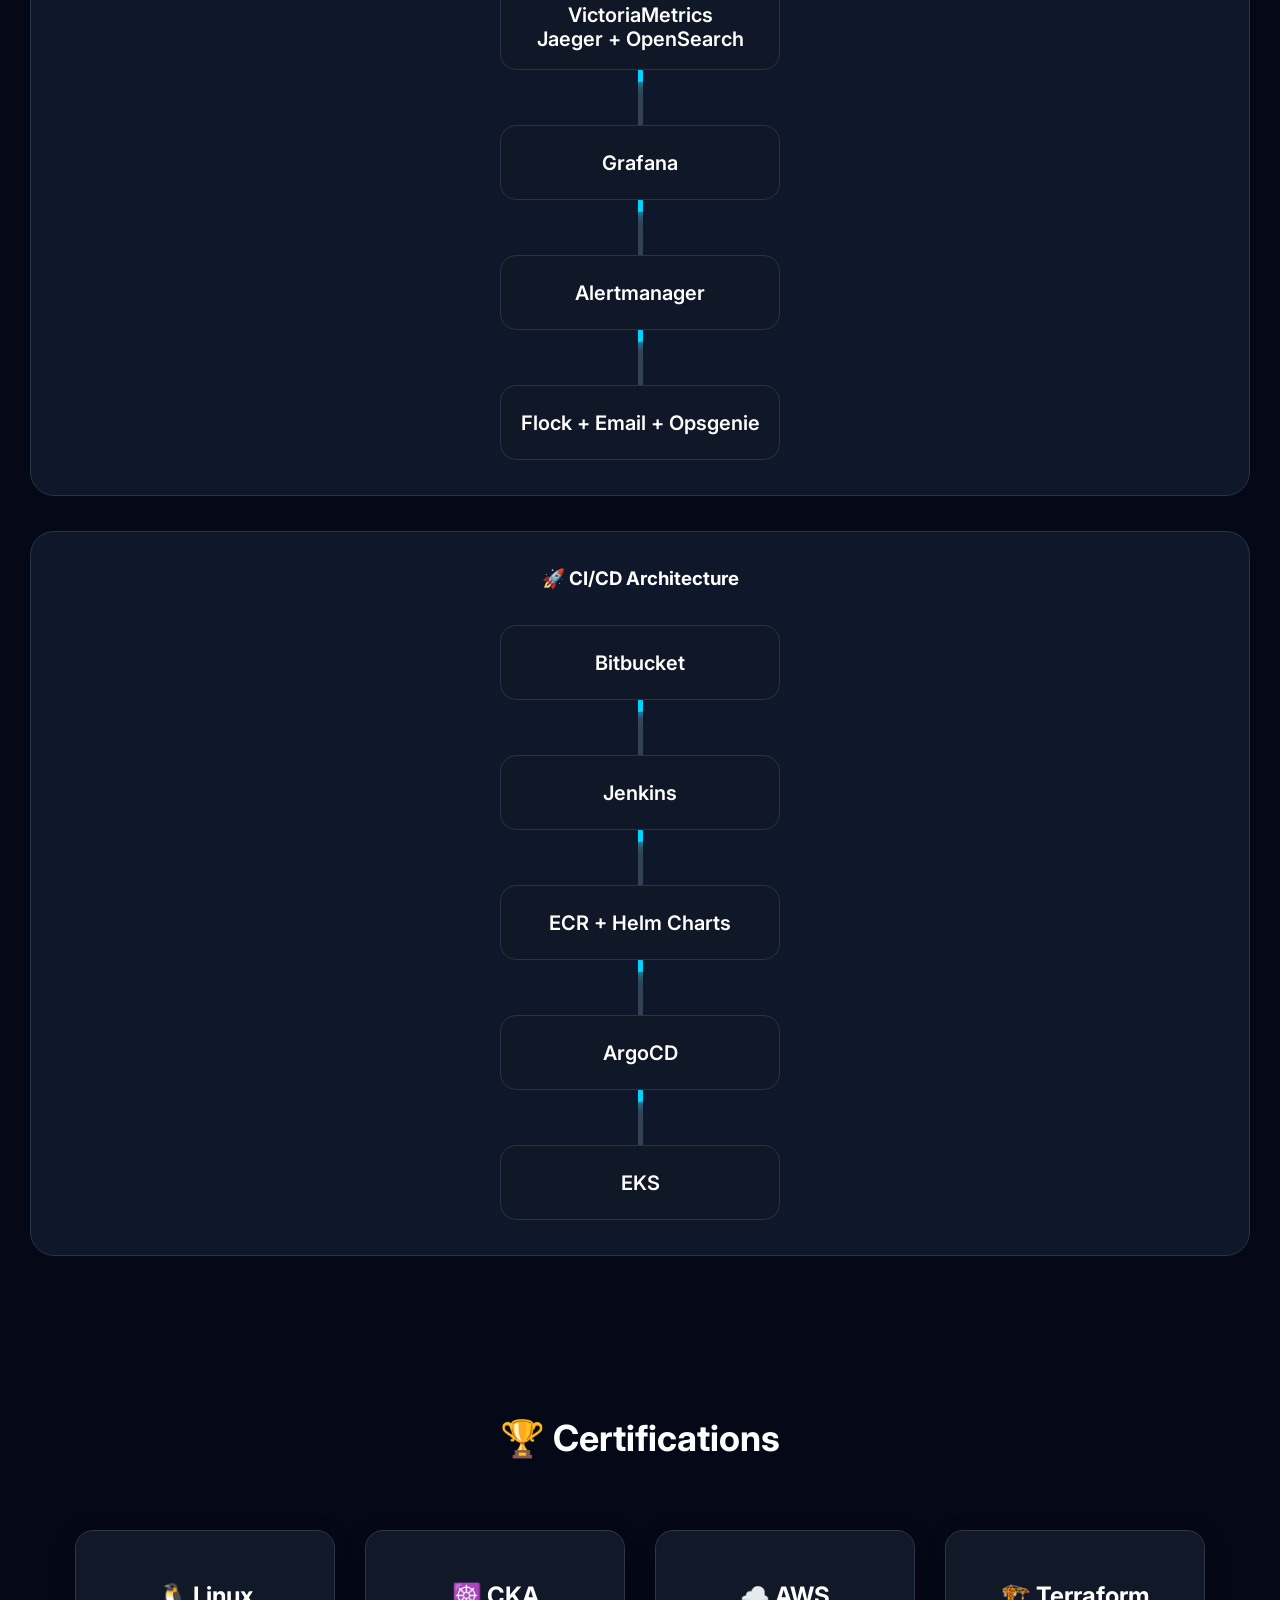
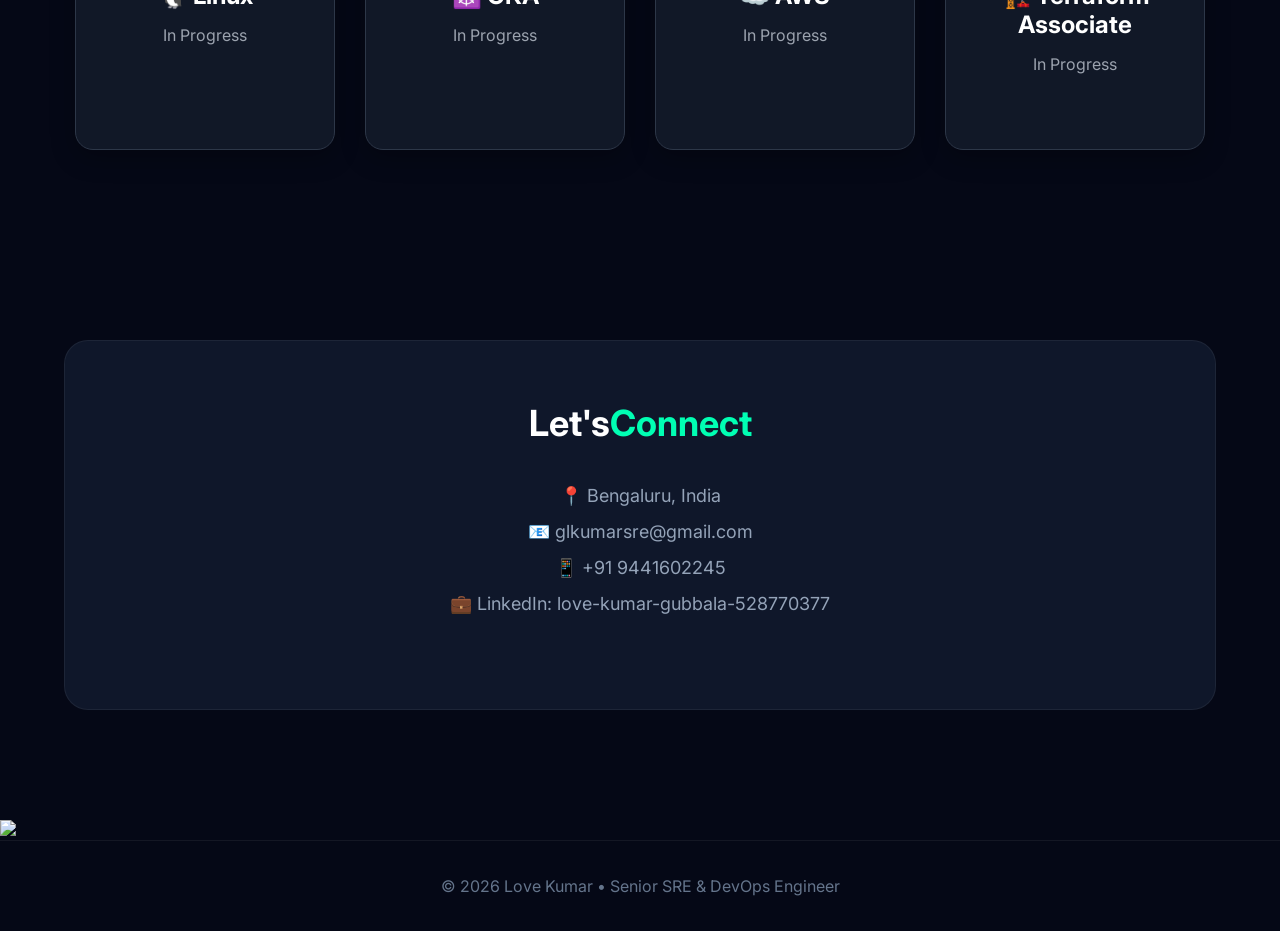
==== commit f3b4f446: "Remove commented-out contact button Removed commented-out 'Contact Me' button in index.html." ====
--- a/index.html
+++ b/index.html
@@ -838,11 +838,11 @@
       <p>📱 +91 9441602245</p>
       <p>💼 LinkedIn: love-kumar-gubbala-528770377</p>
       <br>
-
+          <!--
       <a href="mailto:glkumarsre@gmail.com" class="btn btn-primary">
         Contact Me
       </a>
-
+           -->
     </div>
 
   </div>
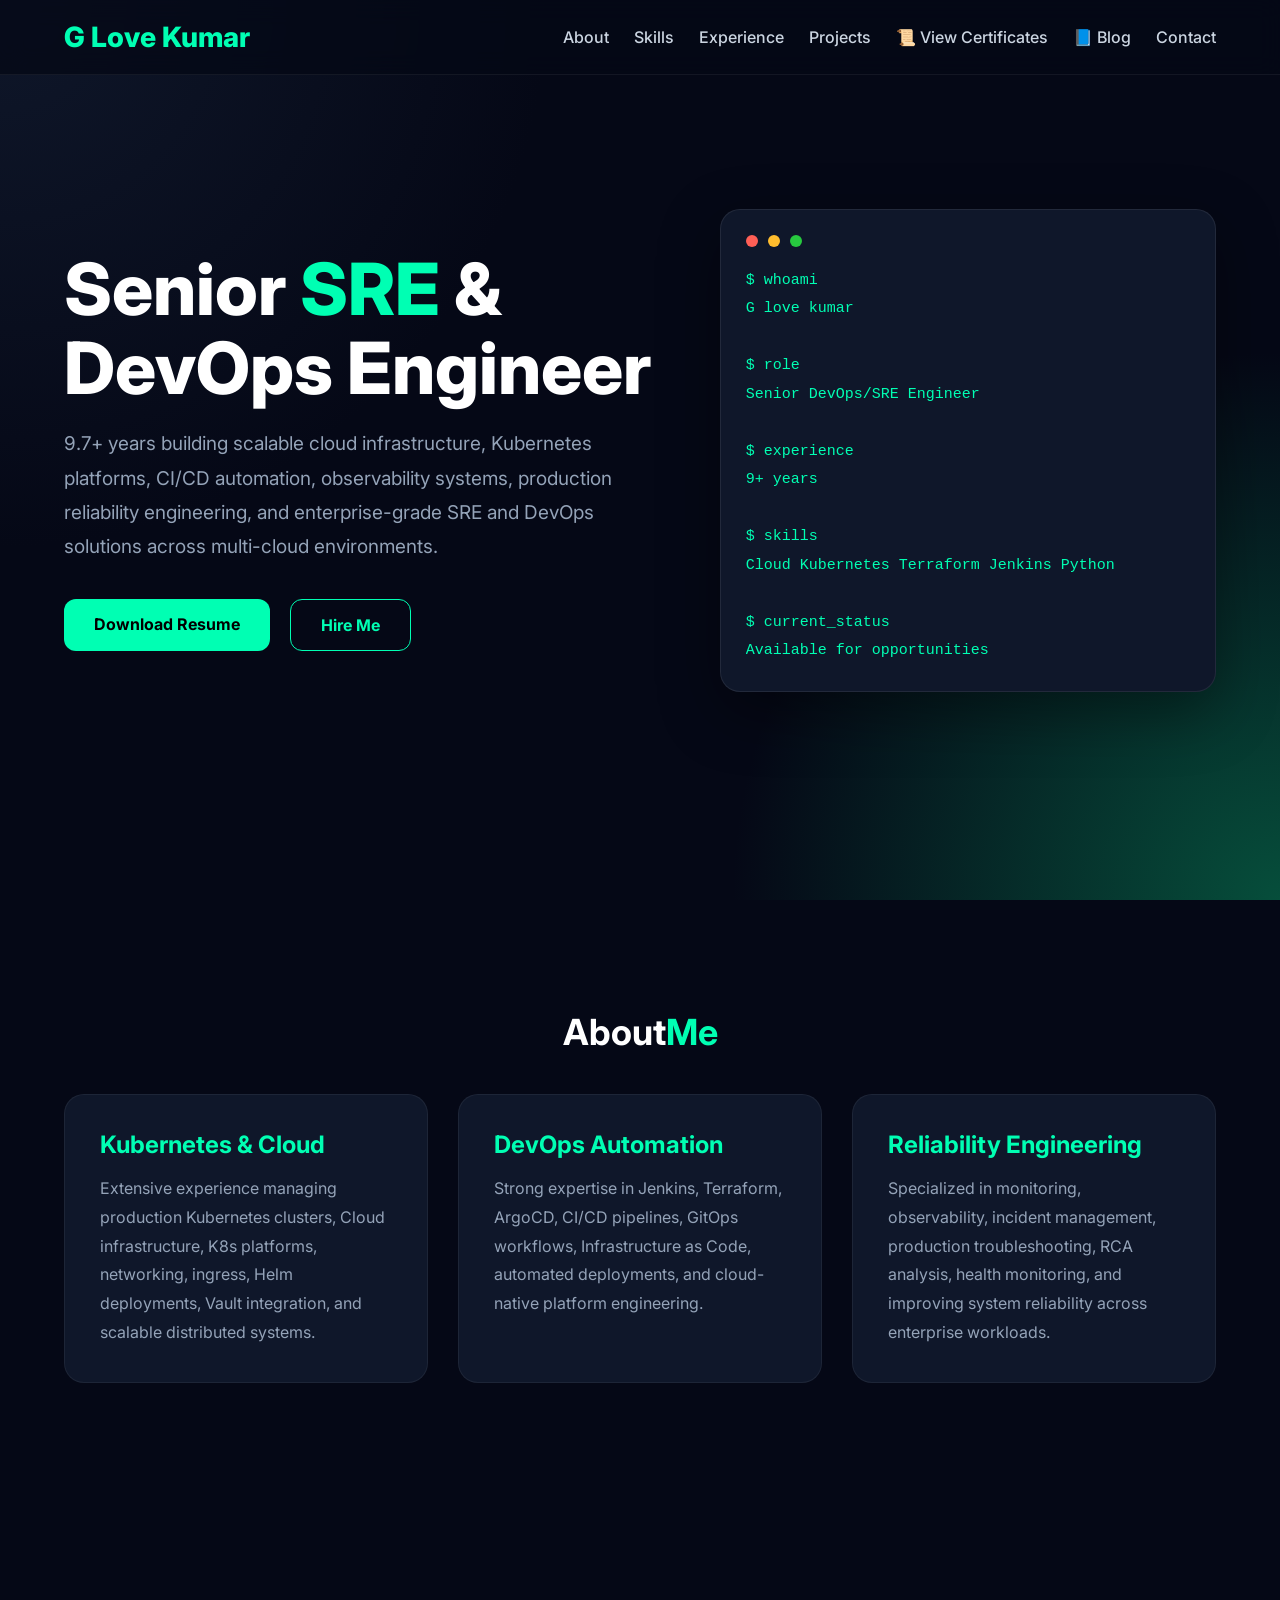
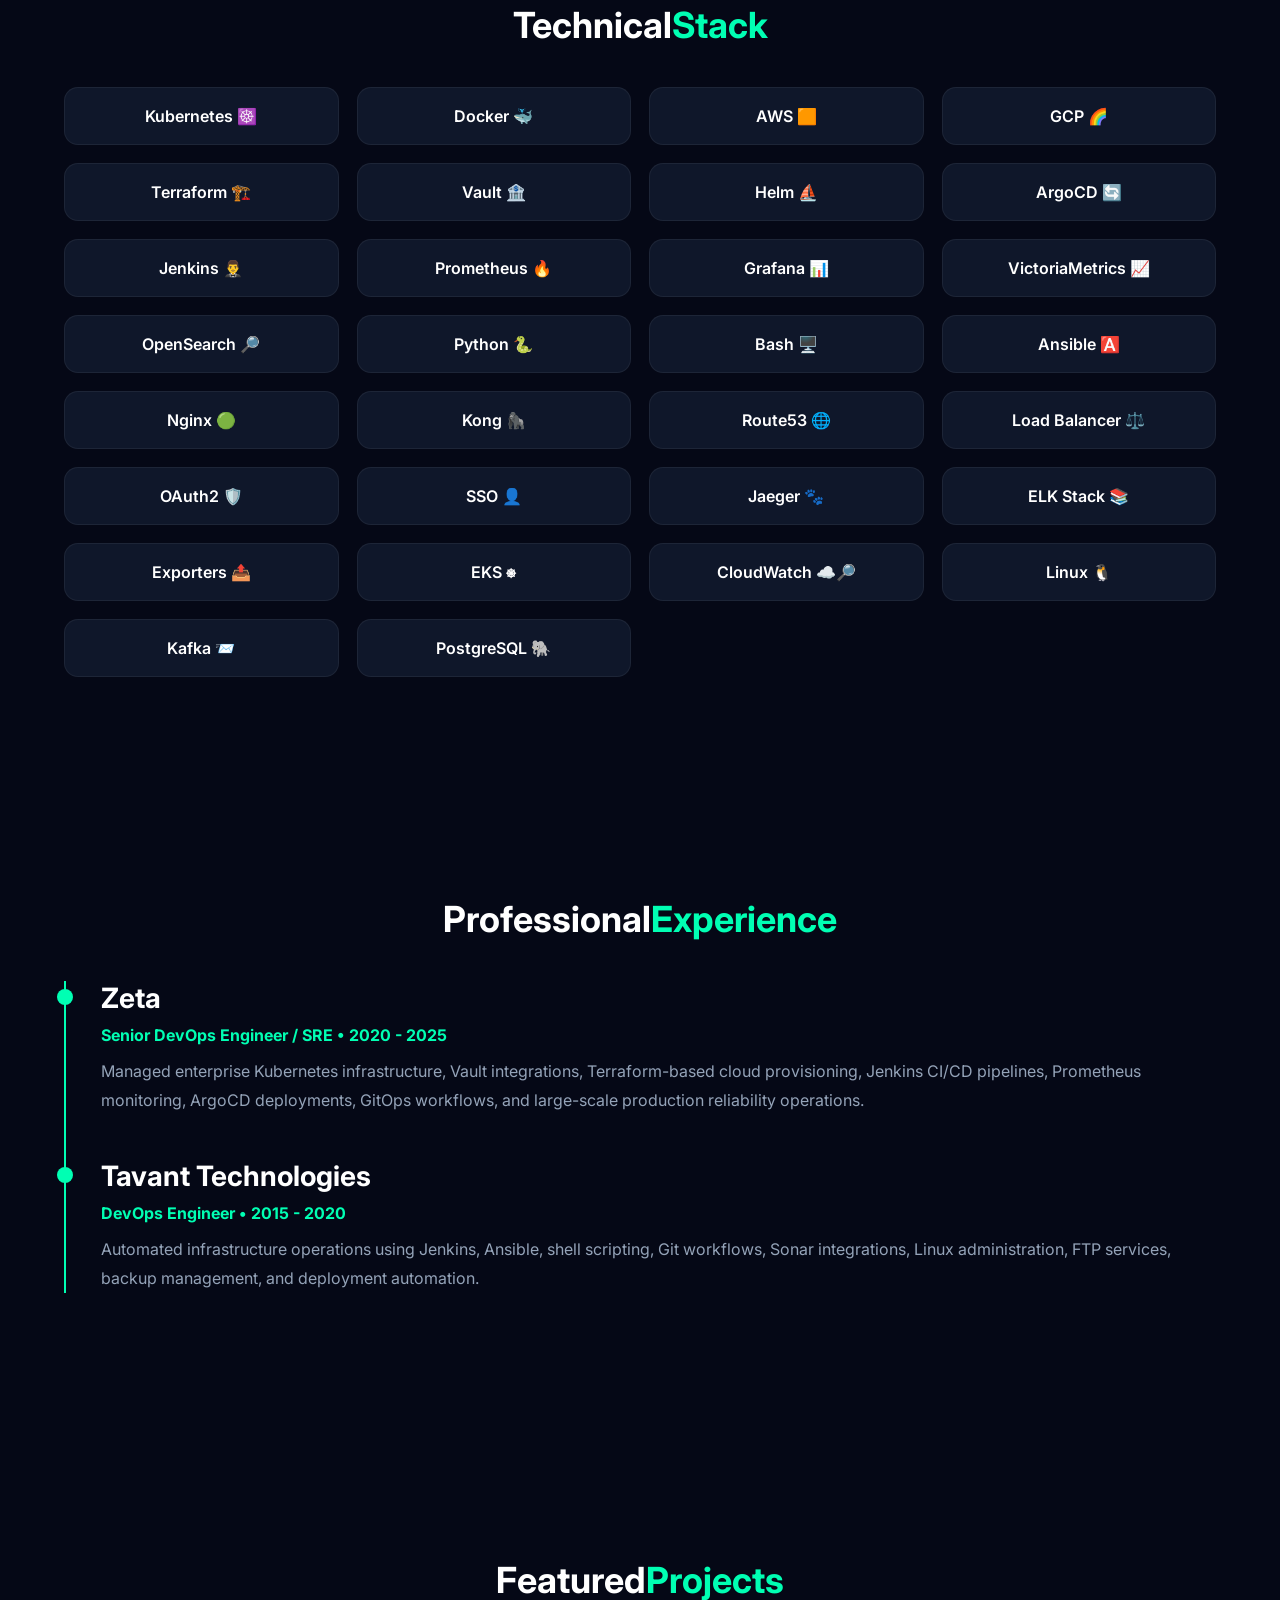
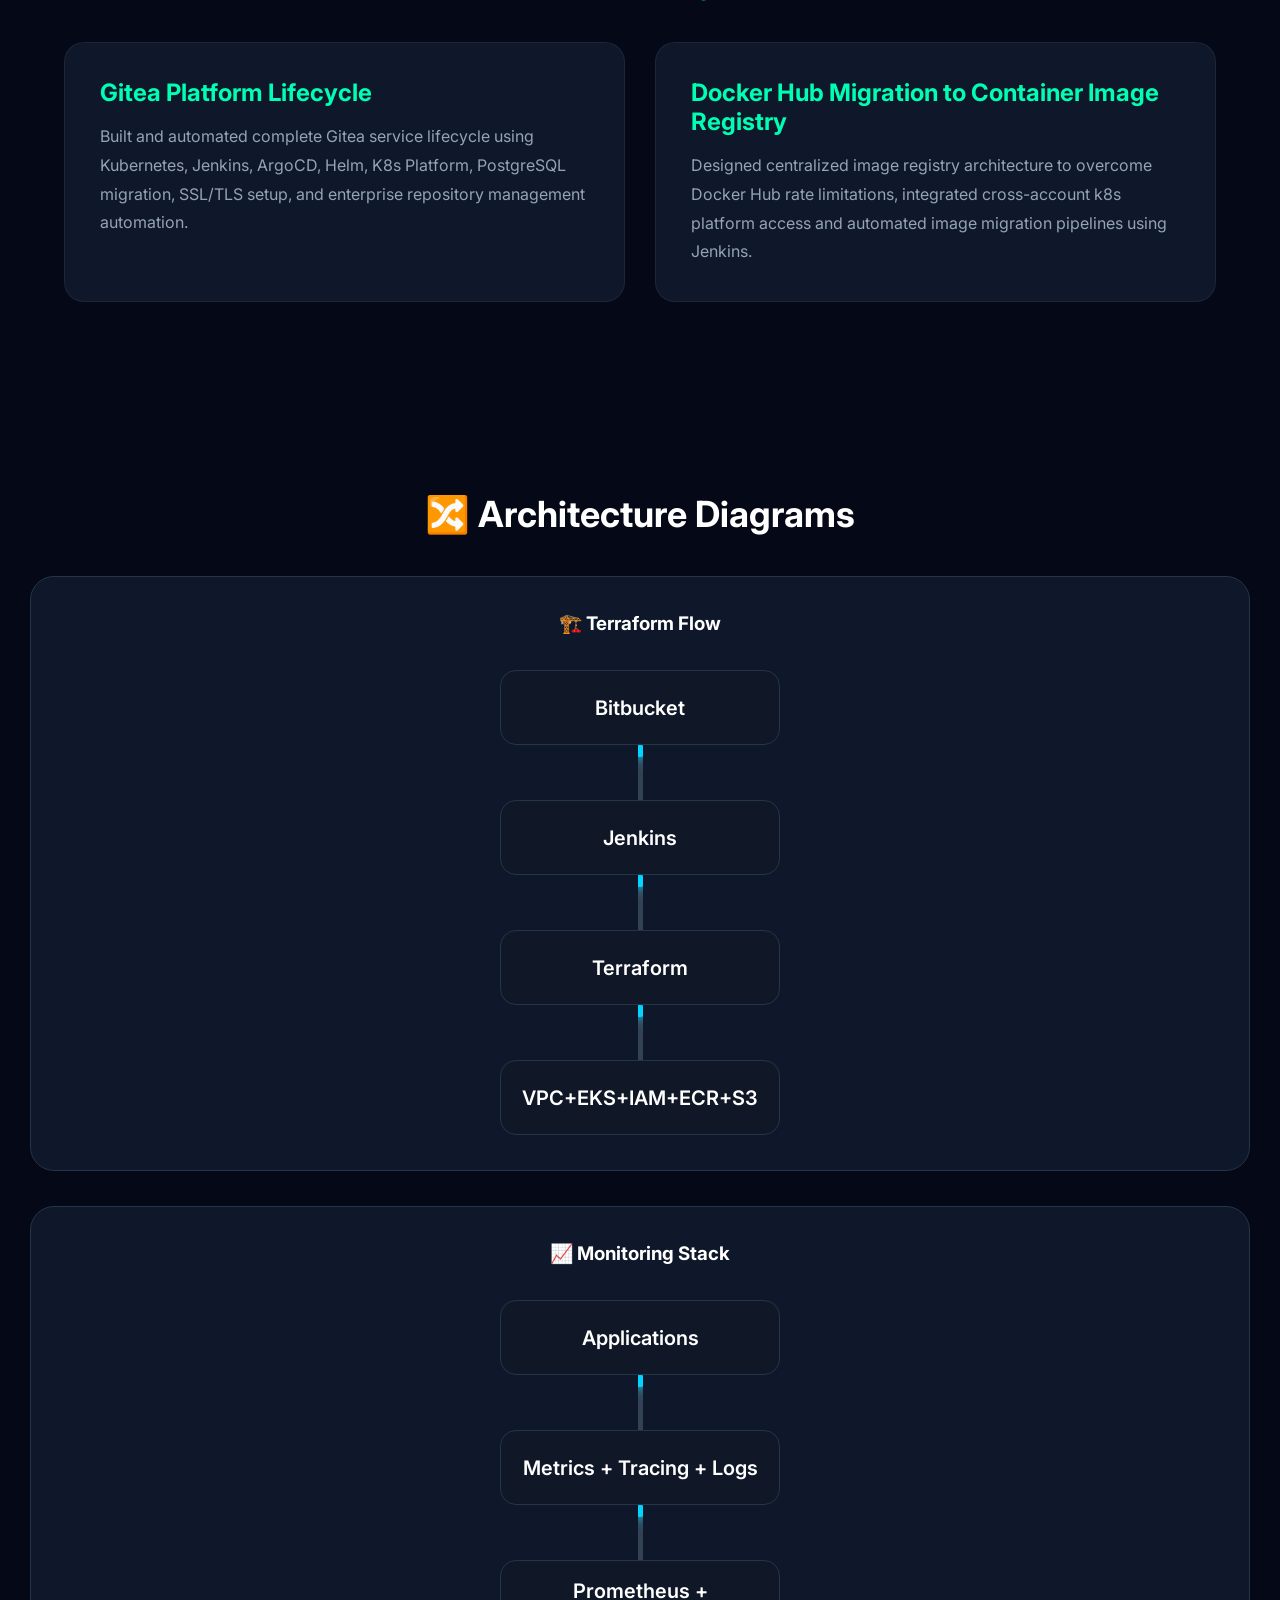
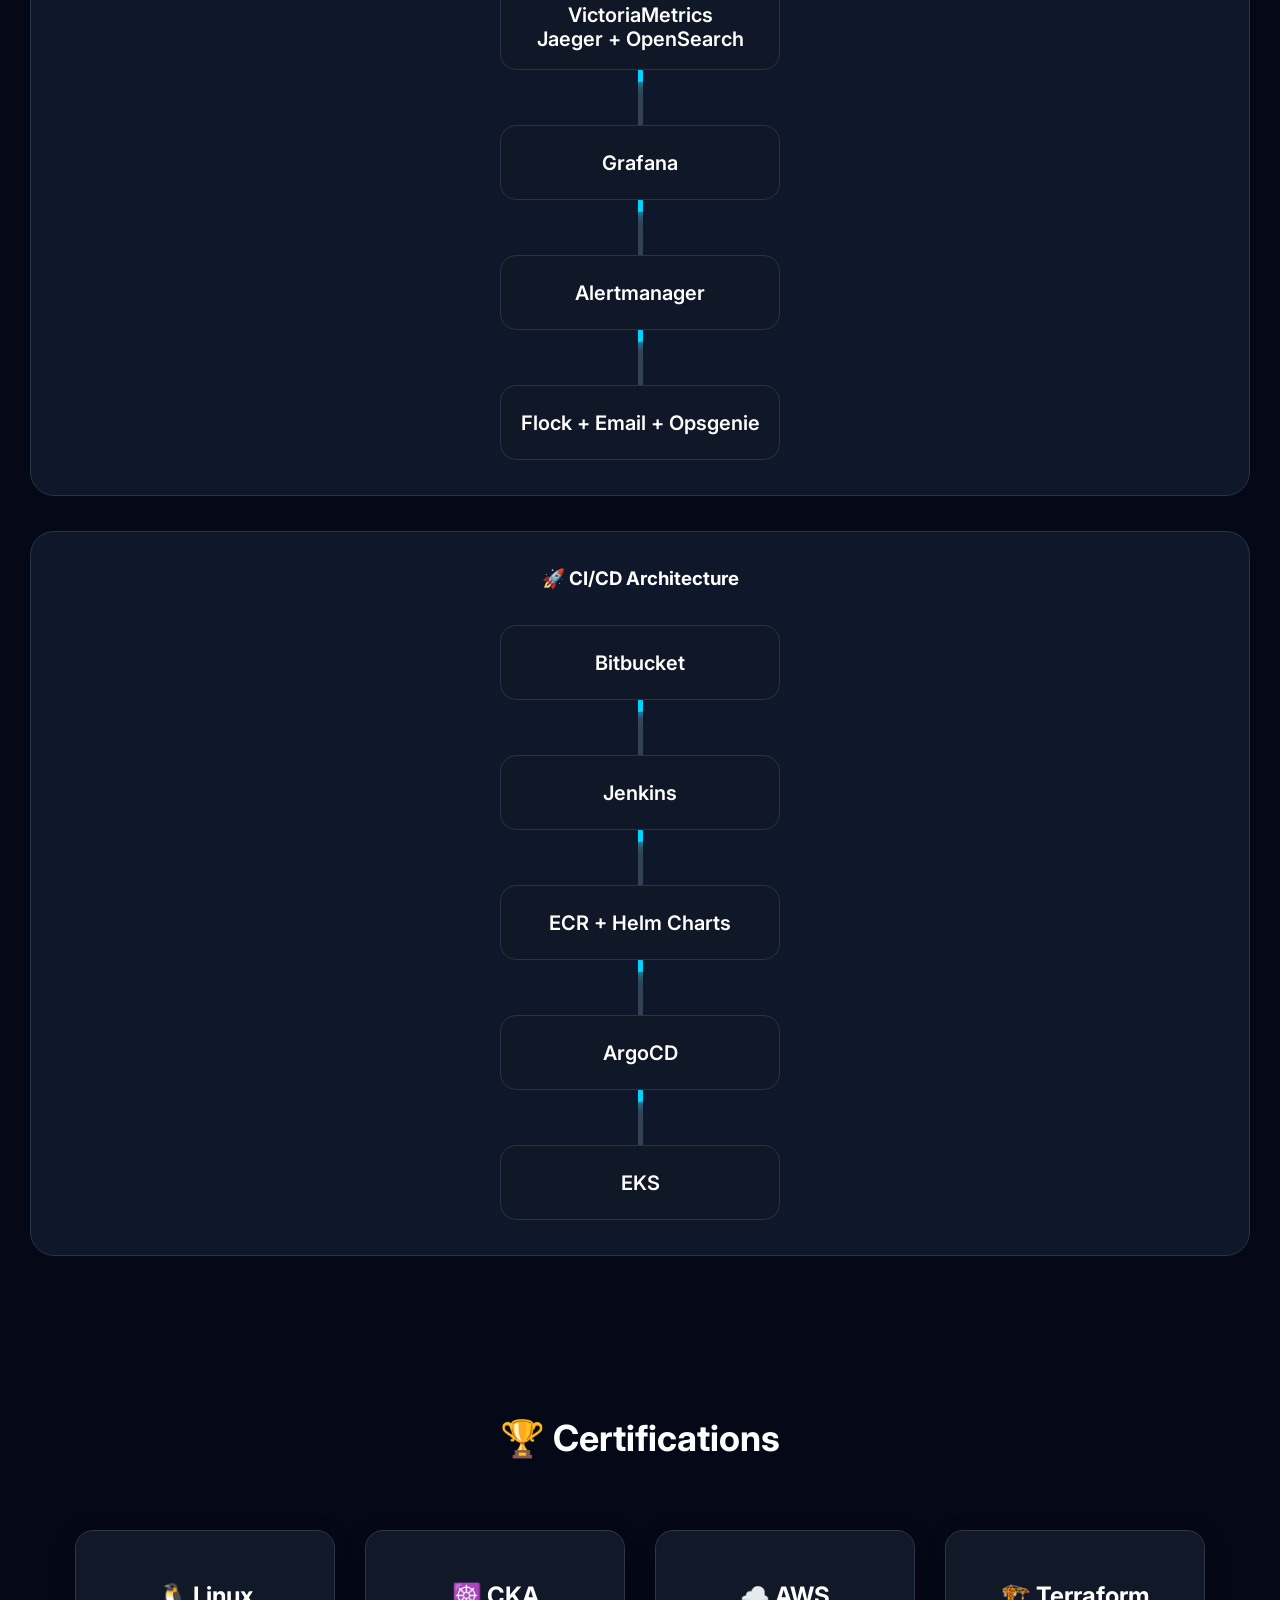
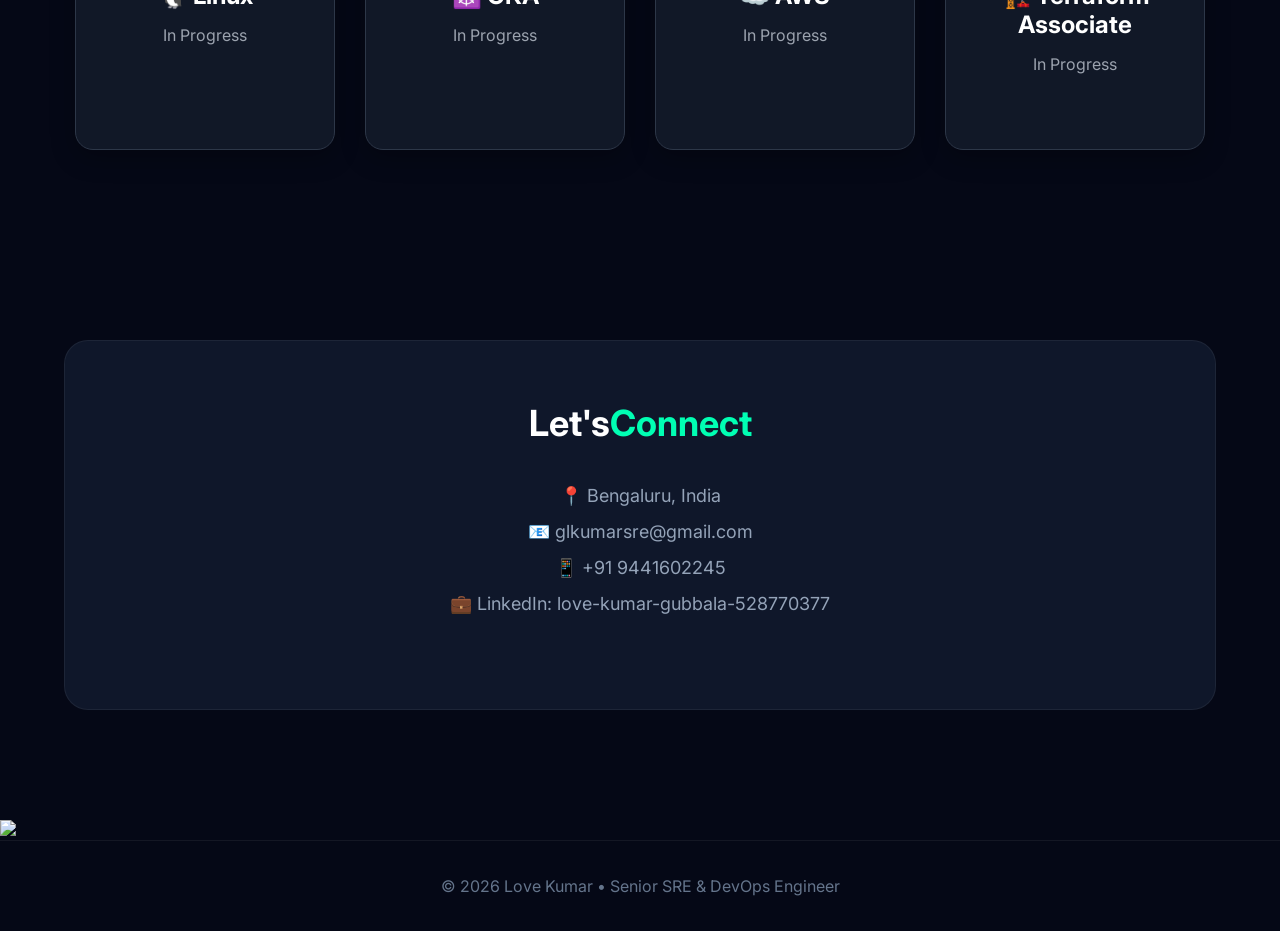
==== commit 69e6e86a: "Update navigation links in index.html" ====
--- a/index.html
+++ b/index.html
@@ -344,7 +344,8 @@
       <a href="#skills">Skills</a>
       <a href="#experience">Experience</a>
       <a href="#projects">Projects</a>
-      <a href="pages/blog.html">📘Blog</a>
+      <a href="certificates/certificates.html">📜 View Certificates</a>
+      <a href="pages/blog.html">📘 Blog</a>
       <a href="#contact">Contact</a>
     </div>
 
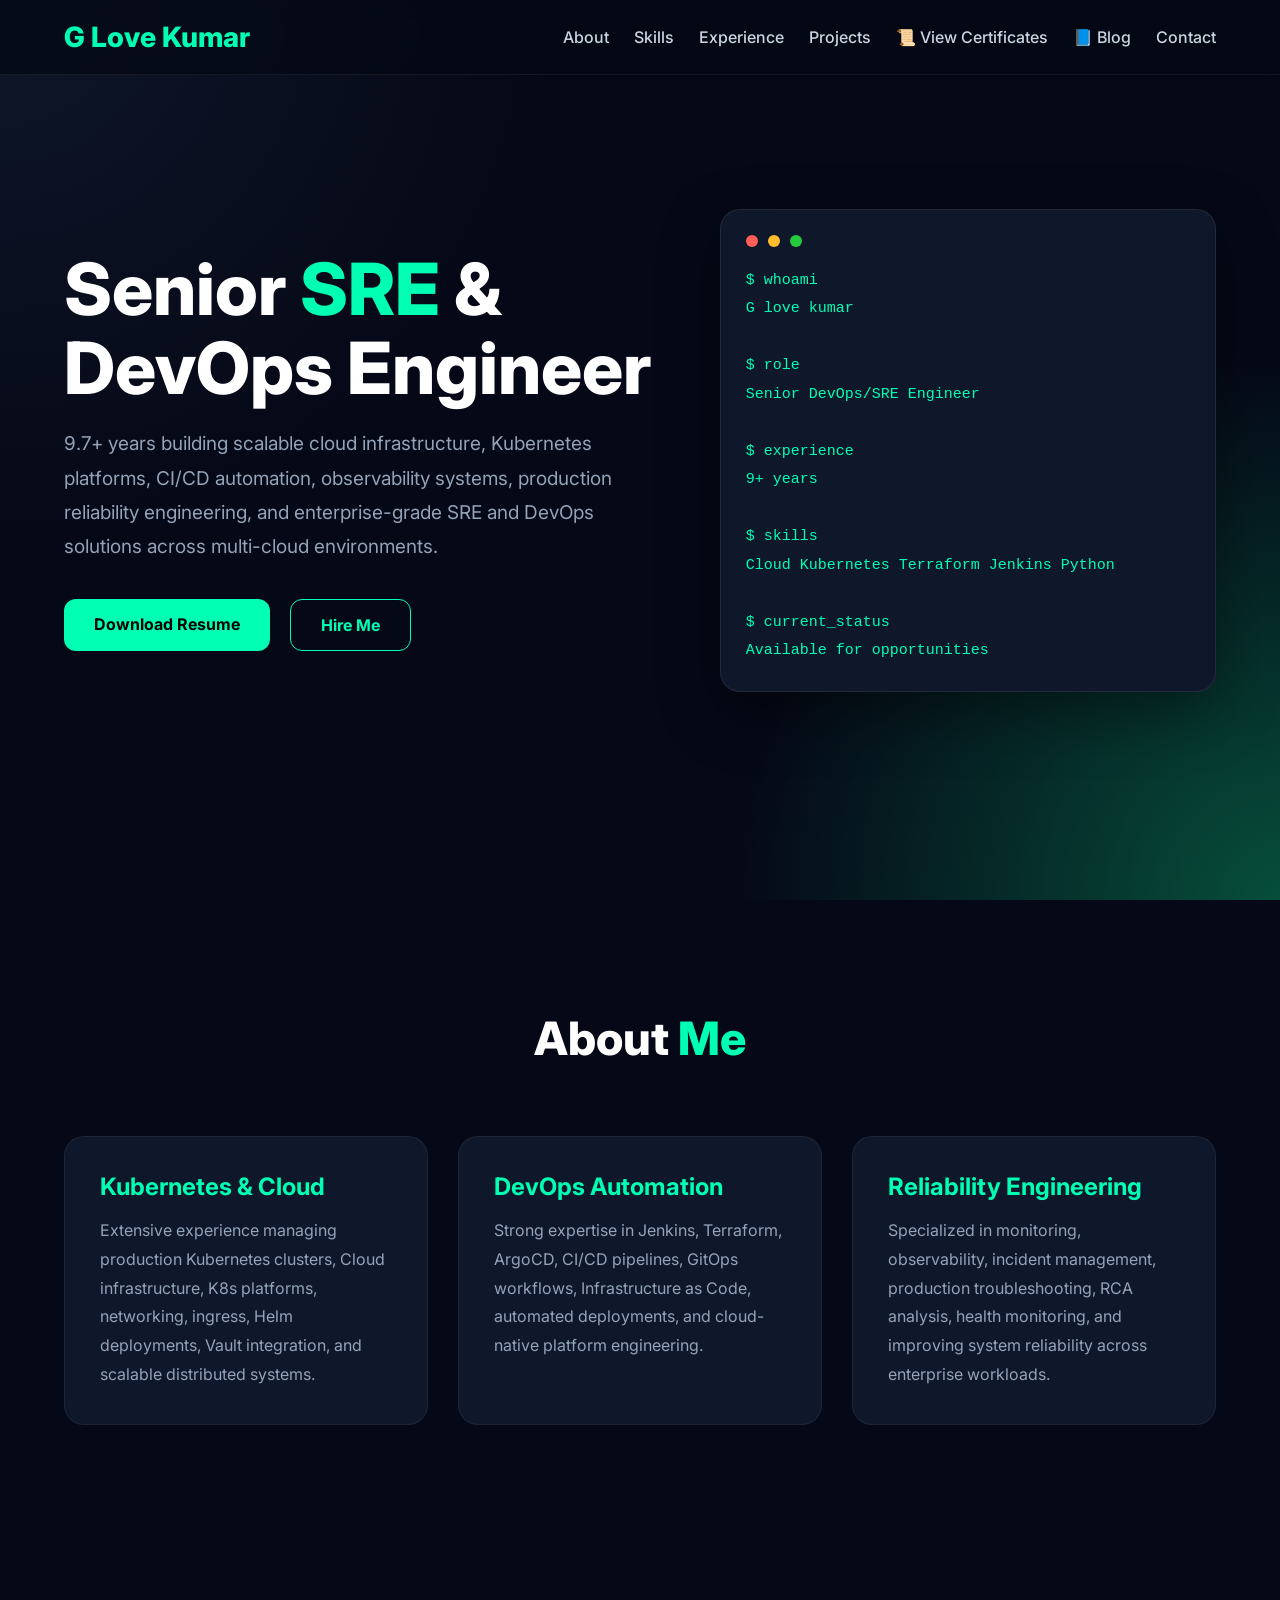
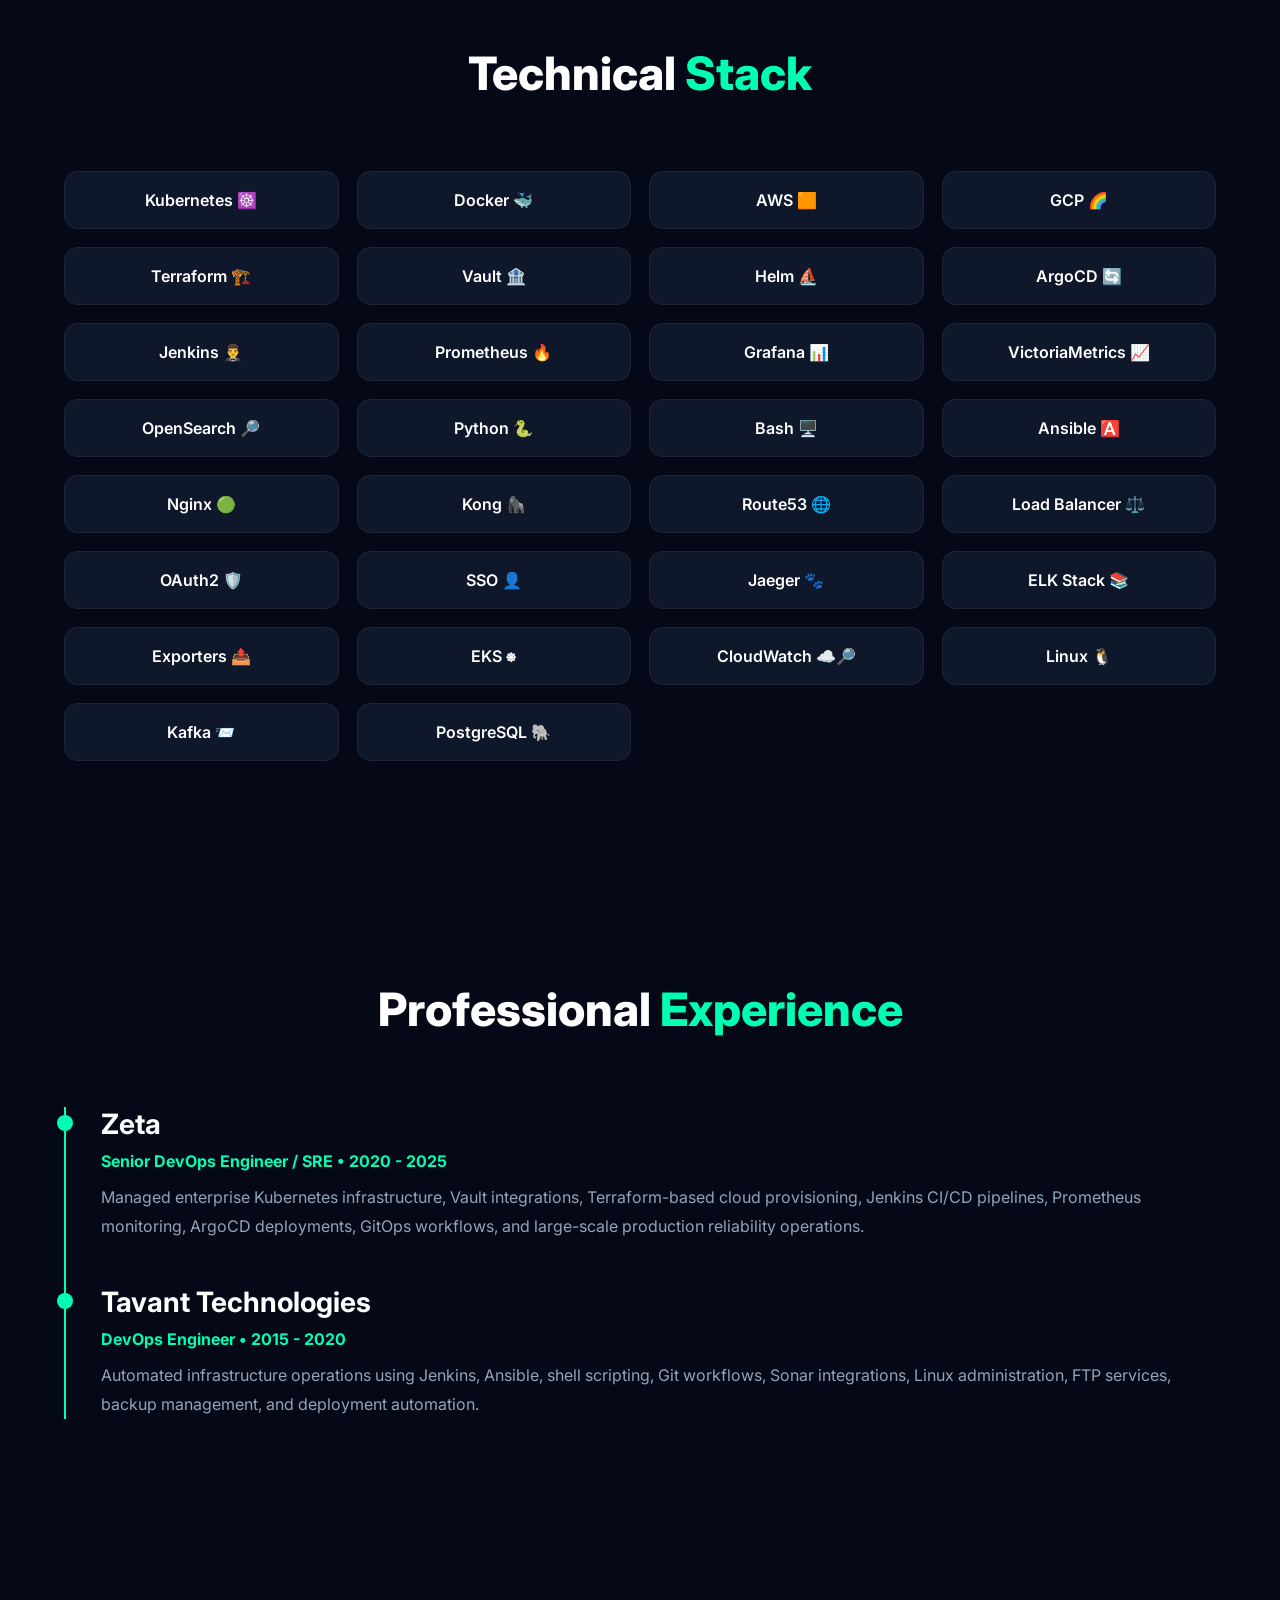
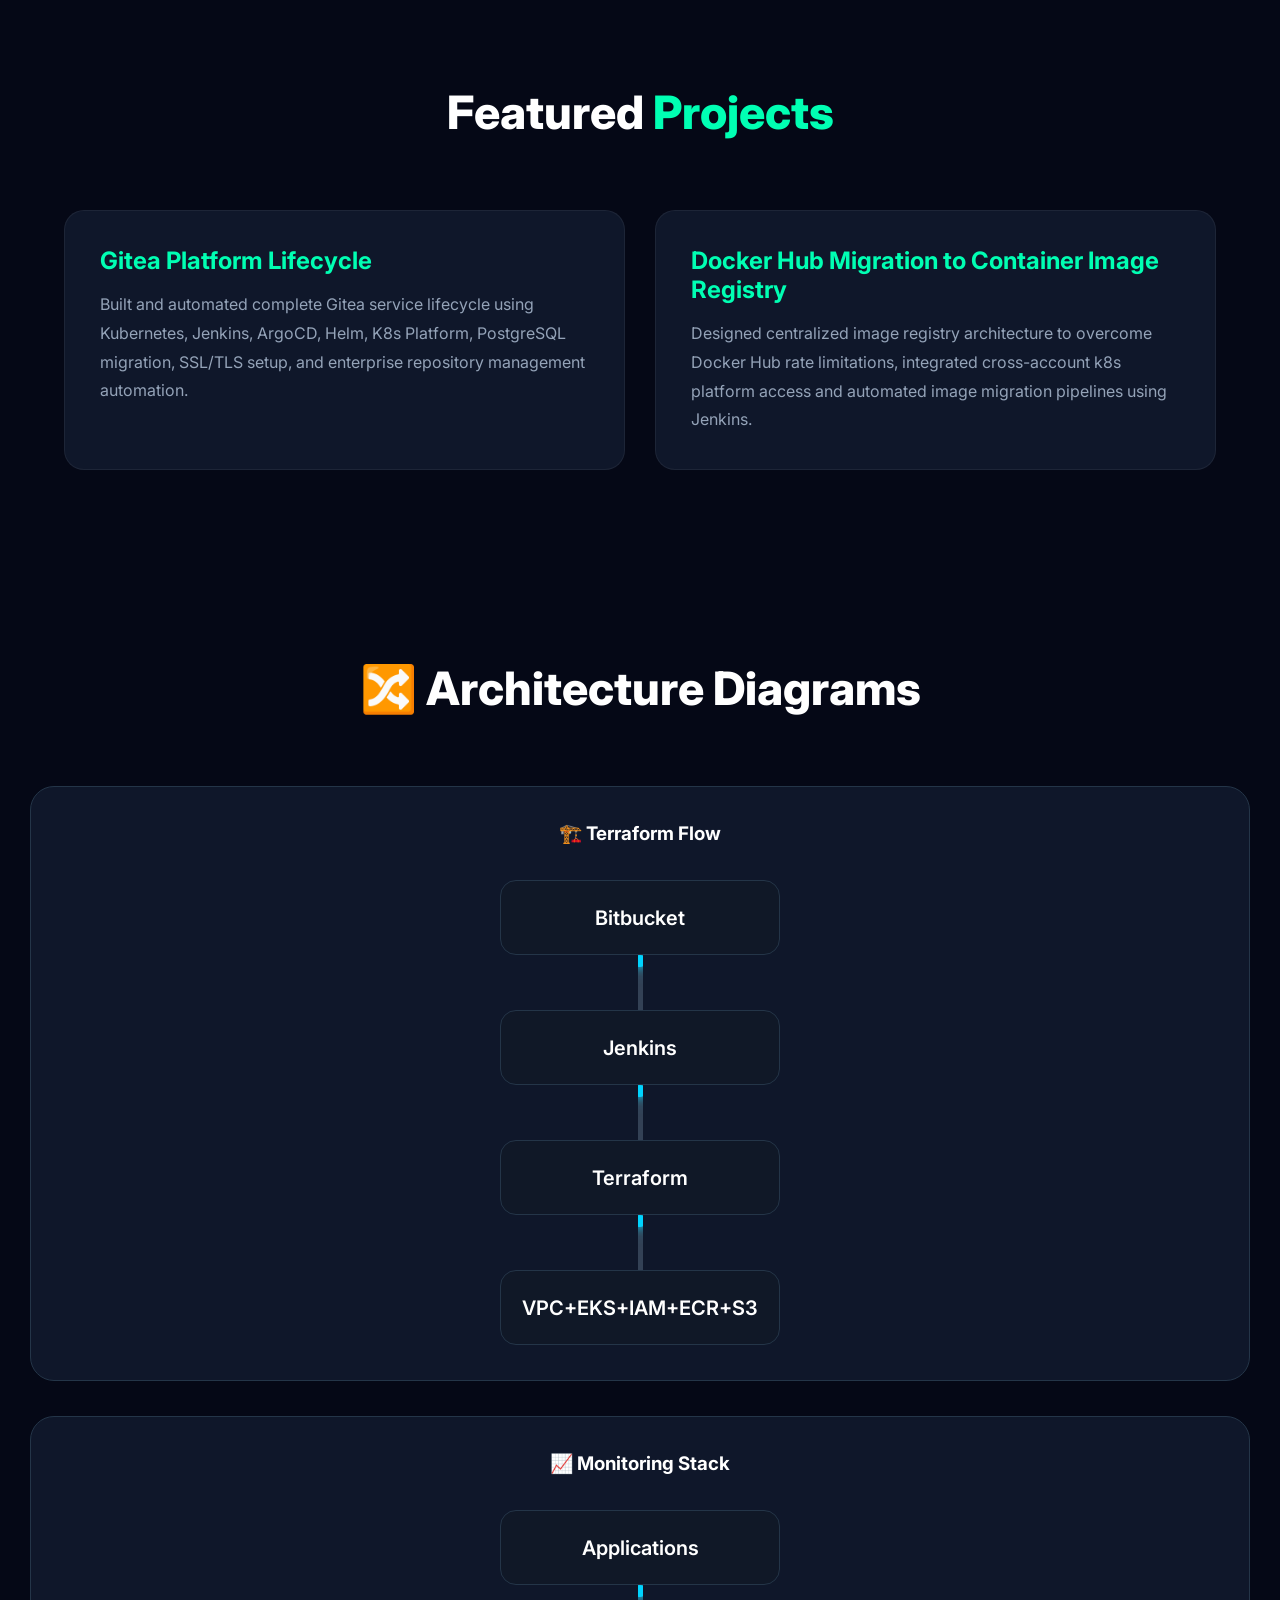
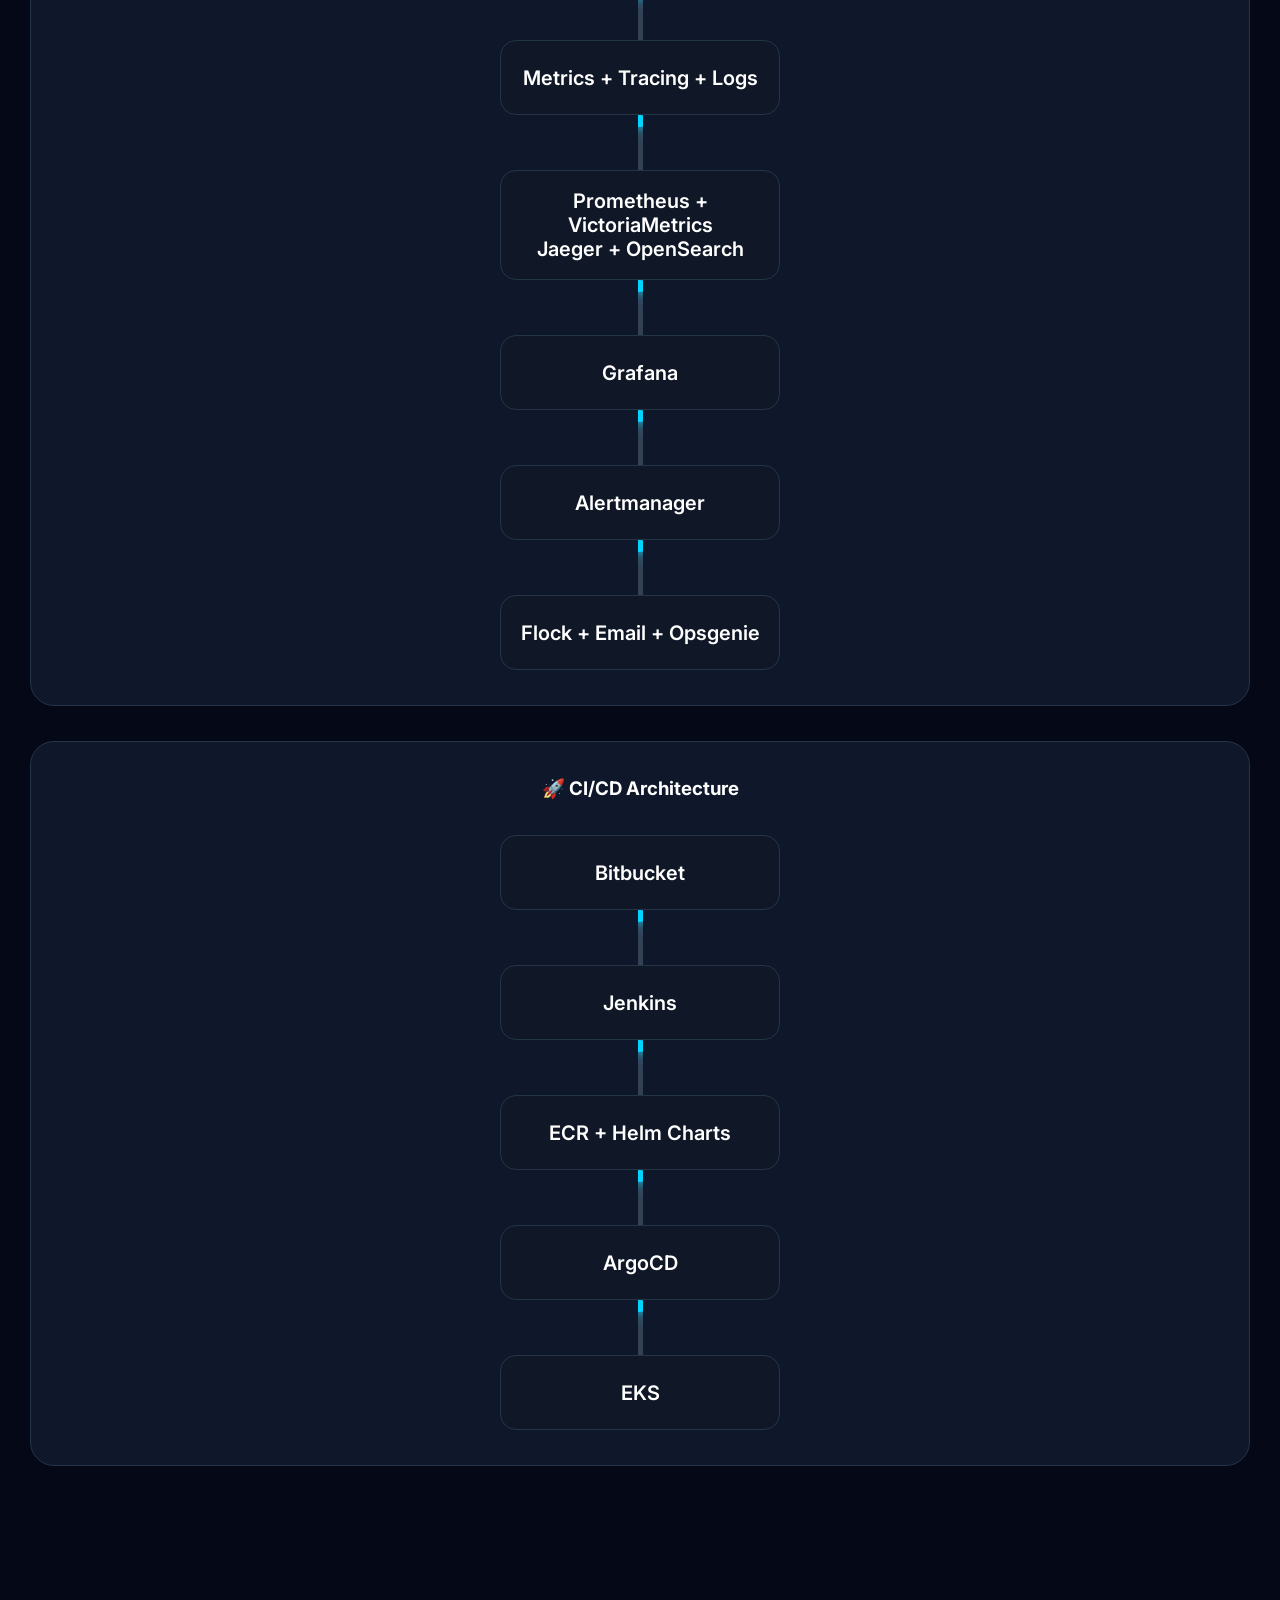
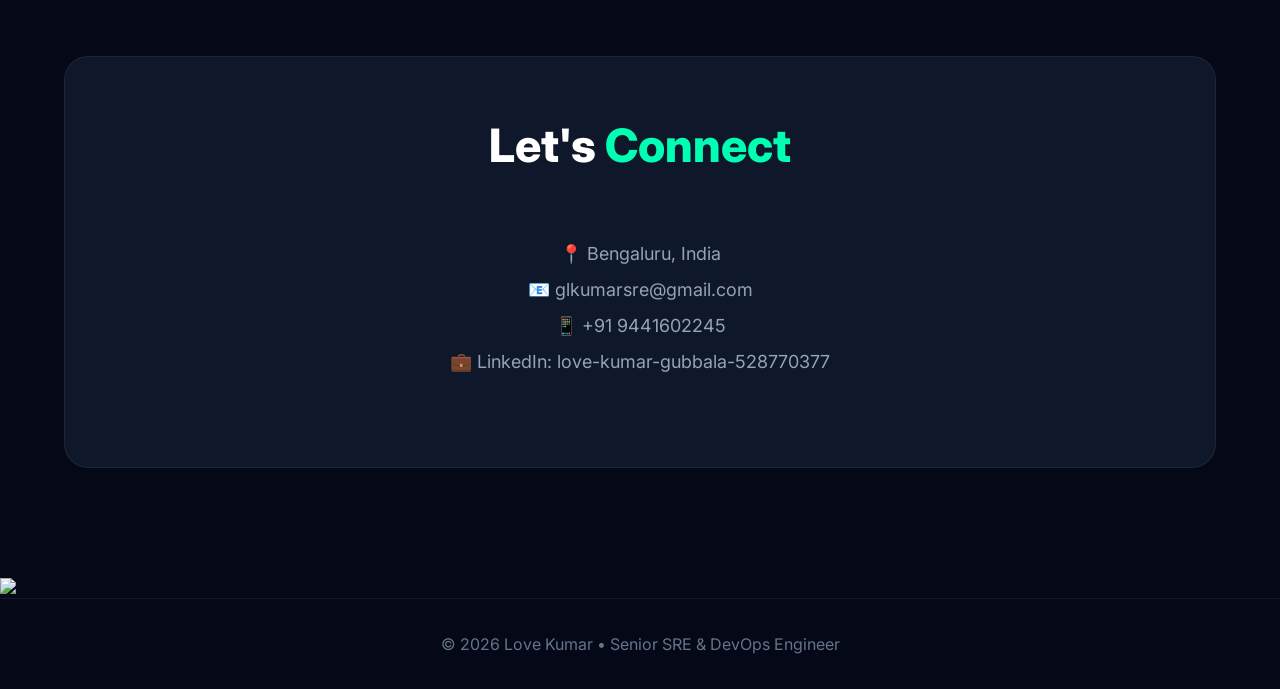
==== commit 6dd652c1: "Comment out certifications section Commented out the certifications section in index.html." ====
--- a/index.html
+++ b/index.html
@@ -726,6 +726,7 @@
 </div>
 
 </section>
+<!--
 <section id="certifications">
   <div class="certifications">
   <h2 class="section-title">
@@ -824,6 +825,7 @@
   color: #9ca3af;
 }
 </style>
+-->
 <section id="contact">
 
   <div class="container">
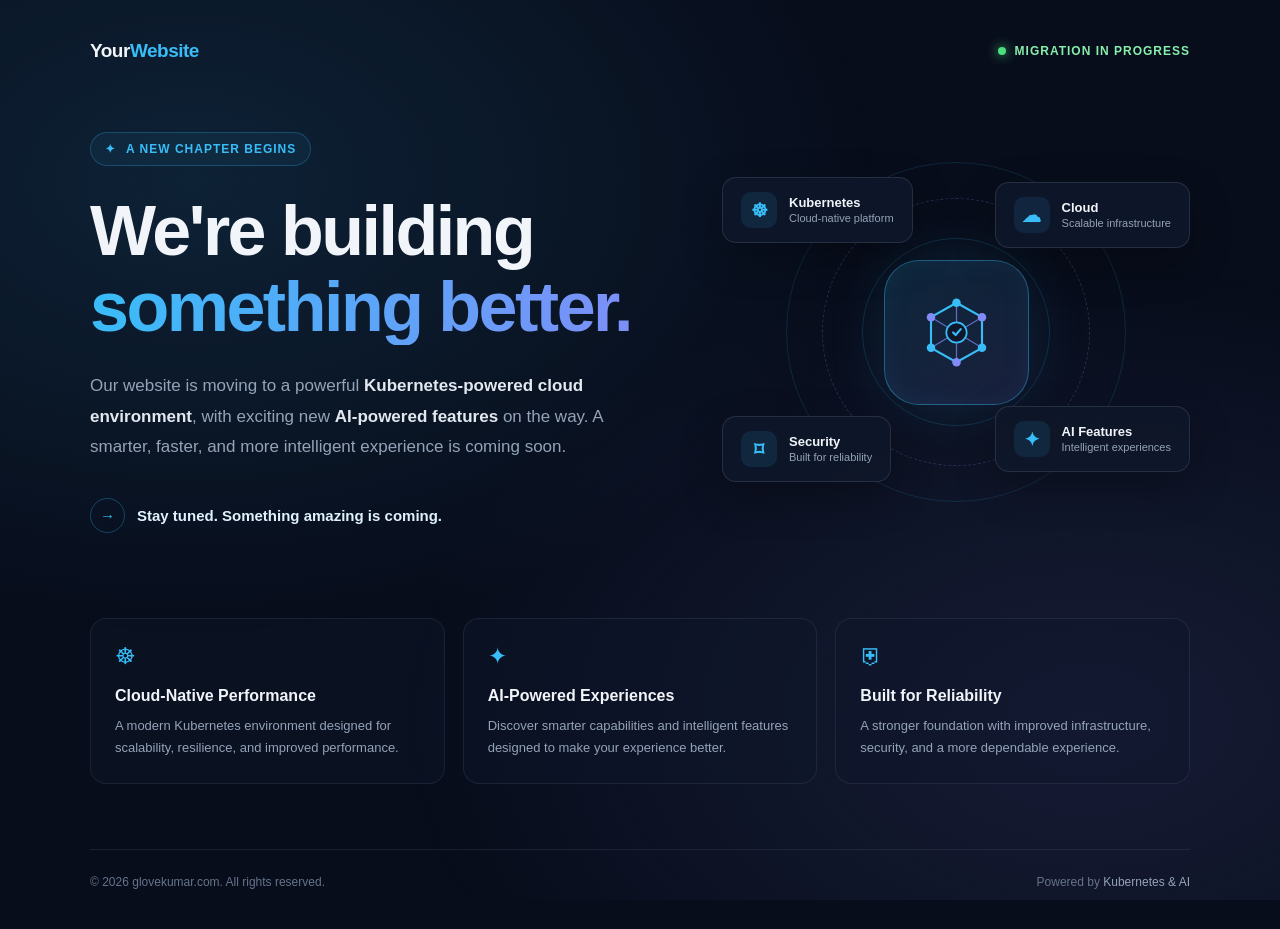
==== commit eea4a8e7: "Revamp index.html for website migration Updated the HTML structure and styles for the website migrat" ====
--- a/index.html
+++ b/index.html
@@ -1,953 +1,618 @@
+
 <!DOCTYPE html>
 <html lang="en">
 <head>
-  <meta charset="UTF-8"/>
-  <meta name="viewport" content="width=device-width, initial-scale=1.0"/>
-  <title>Love Kumar | Senior SRE & DevOps Engineer</title>
-
-  <link rel="preconnect" href="https://fonts.googleapis.com">
-  <link href="https://fonts.googleapis.com/css2?family=Inter:wght@300;400;500;600;700;800&display=swap" rel="stylesheet">
-  <link rel="stylesheet" href="css/style.css">
-  <style>
-
-    *{
-      margin:0;
-      padding:0;
-      box-sizing:border-box;
-    }
-
-    body{
-      font-family:'Inter',sans-serif;
-      background:#050816;
-      color:#fff;
-      overflow-x:hidden;
-    }
-
-    html{
-      scroll-behavior:smooth;
-    }
-
-    .container{
-      width:90%;
-      max-width:1250px;
-      margin:auto;
-    }
-
-    /* NAVBAR */
-
-    nav{
-      position:fixed;
-      top:0;
-      width:100%;
-      z-index:999;
-      backdrop-filter:blur(12px);
-      background:rgba(5,8,22,0.75);
-      border-bottom:1px solid rgba(255,255,255,0.06);
-    }
-
-    .nav-wrapper{
-      display:flex;
-      justify-content:space-between;
-      align-items:center;
-      padding:20px 0;
-    }
-
-    .logo{
-      font-size:28px;
-      font-weight:800;
-      color:#00ffb3;
-    }
-
-    .nav-links{
-      display:flex;
-      gap:25px;
-    }
-
-    .nav-links a{
-      text-decoration:none;
-      color:#cbd5e1;
-      transition:0.3s;
-      font-weight:500;
-    }
-
-    .nav-links a:hover{
-      color:#00ffb3;
-    }
-
-    /* HERO */
-
-    .hero{
-      min-height:100vh;
-      display:flex;
-      align-items:center;
-      background:
-      radial-gradient(circle at top left,#0f172a 0%,transparent 35%),
-      radial-gradient(circle at bottom right,#064e3b 0%,transparent 35%);
-    }
-
-    .hero-grid{
-      display:grid;
-      grid-template-columns:1.2fr 1fr;
-      gap:60px;
-      align-items:center;
-    }
-
-    .hero-text h1{
-      font-size:72px;
-      line-height:1.1;
-      font-weight:800;
-      margin-bottom:20px;
-    }
-
-    .hero-text h1 span{
-      color:#00ffb3;
-    }
-
-    .hero-text p{
-      color:#94a3b8;
-      font-size:19px;
-      line-height:1.8;
-      margin-bottom:35px;
-    }
-
-    .hero-buttons{
-      display:flex;
-      gap:20px;
-      flex-wrap:wrap;
-    }
-
-    .btn{
-      padding:15px 30px;
-      border-radius:12px;
-      text-decoration:none;
-      font-weight:700;
-      transition:0.3s;
-    }
-
-    .btn-primary{
-      background:#00ffb3;
-      color:#000;
-    }
-
-    .btn-primary:hover{
-      transform:translateY(-5px);
-    }
-
-    .btn-outline{
-      border:1px solid #00ffb3;
-      color:#00ffb3;
-    }
-
-    .btn-outline:hover{
-      background:#00ffb3;
-      color:#000;
-    }
-
-    /* TERMINAL */
-
-    .terminal-box{
-      background:#0f172a;
-      border-radius:20px;
-      padding:25px;
-      border:1px solid rgba(255,255,255,0.08);
-      box-shadow:0 20px 60px rgba(0,0,0,0.4);
-    }
-
-    .terminal-header{
-      display:flex;
-      gap:10px;
-      margin-bottom:20px;
-    }
-
-    .dot{
-      width:12px;
-      height:12px;
-      border-radius:50%;
-    }
-
-    .red{background:#ff5f56;}
-    .yellow{background:#ffbd2e;}
-    .green{background:#27c93f;}
-
-    .terminal{
-      font-family:monospace;
-      color:#00ffb3;
-      line-height:1.9;
-      font-size:15px;
-      overflow:auto;
-    }
-
-    section{
-      padding:110px 0;
-    }
-
-    .section-title{
-      text-align:center;
-      font-size:46px;
-      margin-bottom:70px;
-      font-weight:800;
-    }
-
-    .section-title span{
-      color:#00ffb3;
-    }
-
-    /* CARDS */
-
-    .cards{
-      display:grid;
-      grid-template-columns:repeat(auto-fit,minmax(280px,1fr));
-      gap:30px;
-    }
-
-    .card{
-      background:#0f172a;
-      padding:35px;
-      border-radius:20px;
-      border:1px solid rgba(255,255,255,0.06);
-      transition:0.3s;
-    }
-
-    .card:hover{
-      transform:translateY(-10px);
-      border-color:#00ffb3;
-    }
-
-    .card h3{
-      color:#00ffb3;
-      margin-bottom:15px;
-      font-size:24px;
-    }
-
-    .card p{
-      color:#94a3b8;
-      line-height:1.8;
-    }
-
-    /* SKILLS */
-
-    .skills-grid{
-      display:grid;
-      grid-template-columns:repeat(auto-fit,minmax(220px,1fr));
-      gap:18px;
-    }
-
-    .skill{
-      background:#0f172a;
-      padding:18px;
-      border-radius:14px;
-      border:1px solid rgba(255,255,255,0.06);
-      text-align:center;
-      font-weight:600;
-      transition:0.3s;
-    }
-
-    .skill:hover{
-      background:#00ffb3;
-      color:#000;
-      transform:scale(1.05);
-    }
-
-    /* EXPERIENCE */
-
-    .timeline{
-      border-left:2px solid #00ffb3;
-      padding-left:35px;
-    }
-
-    .timeline-item{
-      margin-bottom:45px;
-      position:relative;
-    }
-
-    .timeline-item::before{
-      content:'';
-      width:16px;
-      height:16px;
-      background:#00ffb3;
-      border-radius:50%;
-      position:absolute;
-      left:-44px;
-      top:8px;
-    }
-
-    .timeline-item h3{
-      font-size:28px;
-      margin-bottom:10px;
-    }
-
-    .timeline-item h4{
-      color:#00ffb3;
-      margin-bottom:12px;
-    }
-
-    .timeline-item p{
-      color:#94a3b8;
-      line-height:1.8;
-    }
-
-    /* CONTACT */
-
-    .contact-box{
-      text-align:center;
-      background:#0f172a;
-      padding:60px;
-      border-radius:24px;
-      border:1px solid rgba(255,255,255,0.06);
-    }
-
-    .contact-box p{
-      color:#94a3b8;
-      margin-bottom:15px;
-      font-size:18px;
-    }
-
-    footer{
-      text-align:center;
-      padding:35px;
-      border-top:1px solid rgba(255,255,255,0.06);
-      color:#64748b;
-    }
-
-    @media(max-width:900px){
-
-      .hero-grid{
-        grid-template-columns:1fr;
-      }
-
-      .hero-text h1{
-        font-size:48px;
-      }
-
-      .nav-links{
-        display:none;
-      }
-    }
-
-  </style>
+    <meta charset="UTF-8">
+    <meta name="viewport" content="width=device-width, initial-scale=1.0">
+    <meta name="theme-color" content="#080d1b">
+
+    <title>Something Better Is Coming | Website Migration</title>
+
+    <meta name="description"
+          content="Our website is migrating to a Kubernetes-powered environment with exciting new AI capabilities. Stay tuned for the launch.">
+
+    <style>
+        * {
+            margin: 0;
+            padding: 0;
+            box-sizing: border-box;
+        }
+
+        :root {
+            --background: #080d1b;
+            --primary: #38bdf8;
+            --secondary: #818cf8;
+            --text: #f1f5f9;
+            --muted: #94a3b8;
+        }
+
+        body {
+            min-height: 100vh;
+            font-family: -apple-system, BlinkMacSystemFont, "Segoe UI",
+                         Roboto, sans-serif;
+            background: var(--background);
+            color: var(--text);
+            display: flex;
+            flex-direction: column;
+            overflow-x: hidden;
+        }
+
+        /* Background glow */
+
+        body::before {
+            content: "";
+            position: fixed;
+            inset: 0;
+            background:
+                radial-gradient(ellipse at 15% 20%,
+                    rgba(56, 189, 248, 0.12), transparent 45%),
+                radial-gradient(ellipse at 85% 80%,
+                    rgba(129, 140, 248, 0.12), transparent 45%);
+            pointer-events: none;
+        }
+
+        .container {
+            position: relative;
+            z-index: 1;
+            width: min(100% - 40px, 1100px);
+            margin: auto;
+            padding: 40px 0;
+        }
+
+        /* Header */
+
+        header {
+            display: flex;
+            justify-content: space-between;
+            align-items: center;
+            margin-bottom: 70px;
+        }
+
+        .brand {
+            font-size: 19px;
+            font-weight: 700;
+            letter-spacing: -0.5px;
+        }
+
+        .brand span {
+            color: var(--primary);
+        }
+
+        .status {
+            display: flex;
+            align-items: center;
+            gap: 9px;
+            color: #86efac;
+            font-size: 12px;
+            font-weight: 600;
+            letter-spacing: 1px;
+            text-transform: uppercase;
+        }
+
+        .status-dot {
+            width: 8px;
+            height: 8px;
+            border-radius: 50%;
+            background: #4ade80;
+            box-shadow: 0 0 12px #4ade80;
+            animation: pulse 2s infinite;
+        }
+
+        /* Main announcement */
+
+        main {
+            display: grid;
+            grid-template-columns: 1.1fr 0.9fr;
+            align-items: center;
+            gap: 60px;
+        }
+
+        .eyebrow {
+            display: inline-flex;
+            align-items: center;
+            gap: 10px;
+            padding: 9px 14px;
+            margin-bottom: 28px;
+            border: 1px solid rgba(56, 189, 248, 0.25);
+            border-radius: 30px;
+            background: rgba(56, 189, 248, 0.06);
+            color: var(--primary);
+            font-size: 12px;
+            font-weight: 600;
+            letter-spacing: 1px;
+            text-transform: uppercase;
+        }
+
+        h1 {
+            font-size: clamp(42px, 5.5vw, 70px);
+            line-height: 1.08;
+            letter-spacing: -2.5px;
+            font-weight: 750;
+        }
+
+        h1 .gradient {
+            display: block;
+            background: linear-gradient(
+                100deg,
+                var(--primary),
+                var(--secondary)
+            );
+            background-clip: text;
+            -webkit-background-clip: text;
+            color: transparent;
+        }
+
+        .description {
+            max-width: 520px;
+            margin-top: 26px;
+            color: var(--muted);
+            font-size: 17px;
+            line-height: 1.8;
+        }
+
+        .description strong {
+            color: #e2e8f0;
+            font-weight: 600;
+        }
+
+        .coming-soon {
+            display: flex;
+            align-items: center;
+            gap: 12px;
+            margin-top: 35px;
+            color: #e0f2fe;
+            font-size: 15px;
+            font-weight: 600;
+        }
+
+        .arrow {
+            display: inline-flex;
+            align-items: center;
+            justify-content: center;
+            width: 35px;
+            height: 35px;
+            border: 1px solid rgba(56, 189, 248, 0.3);
+            border-radius: 50%;
+            color: var(--primary);
+        }
+
+        /* Technology illustration */
+
+        .visual {
+            position: relative;
+            display: flex;
+            align-items: center;
+            justify-content: center;
+            min-height: 390px;
+        }
+
+        .orbit {
+            position: absolute;
+            width: 340px;
+            height: 340px;
+            border: 1px solid rgba(56, 189, 248, 0.14);
+            border-radius: 50%;
+        }
+
+        .orbit::before {
+            content: "";
+            position: absolute;
+            inset: 35px;
+            border: 1px dashed rgba(129, 140, 248, 0.25);
+            border-radius: 50%;
+        }
+
+        .orbit::after {
+            content: "";
+            position: absolute;
+            inset: 75px;
+            border: 1px solid rgba(56, 189, 248, 0.16);
+            border-radius: 50%;
+        }
+
+        .core {
+            position: relative;
+            z-index: 2;
+            display: flex;
+            align-items: center;
+            justify-content: center;
+            width: 145px;
+            height: 145px;
+            border: 1px solid rgba(56, 189, 248, 0.4);
+            border-radius: 35px;
+            background: linear-gradient(
+                145deg,
+                rgba(56, 189, 248, 0.15),
+                rgba(129, 140, 248, 0.12)
+            );
+            box-shadow:
+                0 0 60px rgba(56, 189, 248, 0.12),
+                inset 0 0 30px rgba(56, 189, 248, 0.06);
+            animation: float 5s ease-in-out infinite;
+        }
+
+        .core svg {
+            width: 85px;
+            height: 85px;
+        }
+
+        .tech-card {
+            position: absolute;
+            z-index: 3;
+            display: flex;
+            align-items: center;
+            gap: 12px;
+            padding: 14px 18px;
+            border: 1px solid rgba(148, 163, 184, 0.18);
+            border-radius: 14px;
+            background: rgba(15, 23, 42, 0.92);
+            box-shadow: 0 15px 40px rgba(0, 0, 0, 0.25);
+            font-size: 13px;
+            font-weight: 600;
+            white-space: nowrap;
+        }
+
+        .tech-card span {
+            color: var(--muted);
+            font-size: 11px;
+            font-weight: 400;
+        }
+
+        .tech-card .icon {
+            display: flex;
+            align-items: center;
+            justify-content: center;
+            width: 36px;
+            height: 36px;
+            border-radius: 10px;
+            background: rgba(56, 189, 248, 0.1);
+            color: var(--primary);
+            font-size: 19px;
+        }
+
+        .card-k8s {
+            top: 40px;
+            left: 0;
+        }
+
+        .card-ai {
+            right: 0;
+            bottom: 55px;
+        }
+
+        .card-cloud {
+            right: 0;
+            top: 45px;
+        }
+
+        .card-secure {
+            bottom: 45px;
+            left: 0;
+        }
+
+        /* Feature section */
+
+        .features {
+            display: grid;
+            grid-template-columns: repeat(3, 1fr);
+            gap: 18px;
+            margin-top: 85px;
+        }
+
+        .feature {
+            padding: 24px;
+            border: 1px solid rgba(148, 163, 184, 0.12);
+            border-radius: 16px;
+            background: rgba(15, 23, 42, 0.45);
+        }
+
+        .feature-icon {
+            margin-bottom: 17px;
+            color: var(--primary);
+            font-size: 23px;
+        }
+
+        .feature h2 {
+            margin-bottom: 10px;
+            font-size: 16px;
+            font-weight: 650;
+        }
+
+        .feature p {
+            color: var(--muted);
+            font-size: 13px;
+            line-height: 1.7;
+        }
+
+        /* Footer */
+
+        footer {
+            display: flex;
+            justify-content: space-between;
+            gap: 20px;
+            margin-top: 65px;
+            padding-top: 25px;
+            border-top: 1px solid rgba(148, 163, 184, 0.12);
+            color: #64748b;
+            font-size: 12px;
+        }
+
+        footer strong {
+            color: #94a3b8;
+            font-weight: 500;
+        }
+
+        /* Animations */
+
+        @keyframes pulse {
+            50% {
+                opacity: 0.4;
+                box-shadow: 0 0 4px #4ade80;
+            }
+        }
+
+        @keyframes float {
+            50% {
+                transform: translateY(-10px);
+            }
+        }
+
+        /* Mobile layout */
+
+        @media (max-width: 760px) {
+            .container {
+                width: min(100% - 32px, 520px);
+                padding: 25px 0;
+            }
+
+            header {
+                margin-bottom: 45px;
+            }
+
+            main {
+                grid-template-columns: 1fr;
+                gap: 15px;
+            }
+
+            h1 {
+                font-size: clamp(42px, 10vw, 60px);
+                letter-spacing: -1.5px;
+            }
+
+            .description {
+                font-size: 15px;
+            }
+
+            .visual {
+                min-height: 350px;
+                margin-top: 10px;
+            }
+
+            .orbit {
+                width: 280px;
+                height: 280px;
+            }
+
+            .core {
+                width: 120px;
+                height: 120px;
+                border-radius: 28px;
+            }
+
+            .core svg {
+                width: 70px;
+                height: 70px;
+            }
+
+            .tech-card {
+                padding: 10px 12px;
+                font-size: 12px;
+            }
+
+            .card-k8s {
+                top: 25px;
+            }
+
+            .card-cloud {
+                top: 25px;
+            }
+
+            .card-secure {
+                bottom: 25px;
+            }
+
+            .card-ai {
+                bottom: 25px;
+            }
+
+            .features {
+                grid-template-columns: 1fr;
+                gap: 12px;
+                margin-top: 45px;
+            }
+
+            .feature {
+                padding: 20px;
+            }
+
+            footer {
+                flex-direction: column;
+                margin-top: 45px;
+            }
+        }
+
+        @media (prefers-reduced-motion: reduce) {
+            *, *::before, *::after {
+                animation: none !important;
+                scroll-behavior: auto !important;
+            }
+        }
+    </style>
 </head>
 
 <body>
-<!-- Dark mode feature-->
-<!--<button id="theme-toggle">
-
-  🌙 Dark
-
-</button> -->
-<nav>
-  <div class="container nav-wrapper">
-
-    <div class="logo">G Love Kumar</div>
-
-    <div class="nav-links">
-      <a href="#about">About</a>
-      <a href="#skills">Skills</a>
-      <a href="#experience">Experience</a>
-      <a href="#projects">Projects</a>
-      <a href="certificates/certificates.html">📜 View Certificates</a>
-      <a href="pages/blog.html">📘 Blog</a>
-      <a href="#contact">Contact</a>
-    </div>
-
-  </div>
-</nav>
-
-<section class="hero">
-
-  <div class="container hero-grid">
-
-    <div class="hero-text">
-
-      <h1>
-        Senior <span>SRE</span> &
-        DevOps Engineer
-      </h1>
-
-      <p>
-        9.7+ years building scalable cloud infrastructure,
-        Kubernetes platforms, CI/CD automation, observability systems,
-        production reliability engineering, and enterprise-grade
-        SRE and DevOps solutions across multi-cloud environments.
-      </p>
-
-      <div class="hero-buttons">
-
-      <a href="http://glovekumarcloud.com/G_Love_Kumar_cv_.pdf" download class="btn btn-primary">
-  Download Resume
-      </a>
-        <a href="#contact" class="btn btn-outline">
-          Hire Me
-        </a>
-
-      </div>
-
-    </div>
-
-    <div class="terminal-box">
-
-      <div class="terminal-header">
-        <div class="dot red"></div>
-        <div class="dot yellow"></div>
-        <div class="dot green"></div>
-      </div>
-
-      <div class="terminal">
-
-$ whoami<br>
-G love kumar
-
-<br><br>$ role<br>
-Senior DevOps/SRE Engineer
-
-<br><br>$ experience<br>
-9+ years
-
-<br><br>$ skills<br>
-Cloud Kubernetes Terraform Jenkins Python
-
-<br><br>$ current_status<br>
-Available for opportunities
-
-      </div>
-
-    </div>
-
-  </div>
-
-</section>
-
-<section id="about">
-
-  <div class="container">
-
-    <h2 class="section-title">
-      About <span>Me</span>
-    </h2>
-
-    <div class="cards">
-
-      <div class="card">
-        <h3>Kubernetes & Cloud</h3>
-
-        <p>
-          Extensive experience managing production Kubernetes clusters,
-          Cloud infrastructure, K8s platforms, networking,
-          ingress, Helm deployments, Vault integration,
-          and scalable distributed systems.
-        </p>
-      </div>
-
-      <div class="card">
-
-        <h3>DevOps Automation</h3>
-
-        <p>
-          Strong expertise in Jenkins, Terraform, ArgoCD,
-          CI/CD pipelines, GitOps workflows, Infrastructure as Code,
-          automated deployments, and cloud-native platform engineering.
-        </p>
-
-      </div>
-
-      <div class="card">
-
-        <h3>Reliability Engineering</h3>
-
-        <p>
-          Specialized in monitoring, observability, incident management,
-          production troubleshooting, RCA analysis, health monitoring,
-          and improving system reliability across enterprise workloads.
-        </p>
-
-      </div>
-
-    </div>
-
-  </div>
-
-</section>
-
-<section id="skills">
-
-  <div class="container">
-
-    <h2 class="section-title">
-      Technical <span>Stack</span>
-    </h2>
-
-    <div class="skills-grid">
-
-      <div class="skill">Kubernetes ☸️</div>
-      <div class="skill">Docker 🐳</div>
-      <div class="skill">AWS 🟧</div>
-      <div class="skill">GCP 🌈</div>
-      <div class="skill">Terraform 🏗️</div>
-      <div class="skill">Vault 🏦</div>
-      <div class="skill">Helm ⛵</div>
-      <div class="skill">ArgoCD 🔄</div>
-      <div class="skill">Jenkins 🤵‍♂️</div>
-      <div class="skill">Prometheus 🔥</div>
-      <div class="skill">Grafana 📊</div>
-      <div class="skill">VictoriaMetrics 📈</div>
-      <div class="skill">OpenSearch 🔎</div>
-      <div class="skill">Python 🐍</div>
-      <div class="skill">Bash 🖥️</div>
-      <div class="skill">Ansible 🅰️</div>
-      <div class="skill">Nginx 🟢</div>
-      <div class="skill">Kong 🦍</div>
-      <div class="skill">Route53 🌐</div>
-      <div class="skill">Load Balancer ⚖️</div>
-      <div class="skill">OAuth2 🛡️</div>
-      <div class="skill">SSO 👤</div>
-      <div class="skill">Jaeger 🐾</div>
-      <div class="skill">ELK Stack 📚</div>
-      <div class="skill">Exporters 📤</div>
-      <div class="skill">EKS ⎈</div>
-      <div class="skill">CloudWatch ☁️🔎</div>
-      <div class="skill">Linux 🐧</div>
-      <div class="skill">Kafka 📨</div>
-      <div class="skill">PostgreSQL 🐘</div>
-
-    </div>
-
-  </div>
-
-</section>
-
-<section id="experience">
-
-  <div class="container">
-
-    <h2 class="section-title">
-      Professional <span>Experience</span>
-    </h2>
-
-    <div class="timeline">
-
-      <div class="timeline-item">
-
-        <h3>Zeta</h3>
-        <h4>Senior DevOps Engineer / SRE • 2020 - 2025</h4>
-
-        <p>
-          Managed enterprise Kubernetes infrastructure,
-          Vault integrations, Terraform-based cloud provisioning,
-          Jenkins CI/CD pipelines, Prometheus monitoring,
-          ArgoCD deployments, GitOps workflows,
-          and large-scale production reliability operations.
-        </p>
-
-      </div>
-
-      <div class="timeline-item">
-
-        <h3>Tavant Technologies</h3>
-        <h4>DevOps Engineer • 2015 - 2020</h4>
-
-        <p>
-          Automated infrastructure operations using Jenkins,
-          Ansible, shell scripting, Git workflows,
-          Sonar integrations, Linux administration,
-          FTP services, backup management, and deployment automation.
-        </p>
-
-      </div>
-
-    </div>
-
-  </div>
-
-</section>
-
-<section id="projects">
-
-  <div class="container">
-
-    <h2 class="section-title">
-      Featured <span>Projects</span>
-    </h2>
-
-    <div class="cards">
-
-      <div class="card">
-
-        <h3>Gitea Platform Lifecycle</h3>
-
-        <p>
-          Built and automated complete Gitea service lifecycle
-          using Kubernetes, Jenkins, ArgoCD, Helm, K8s Platform,
-          PostgreSQL migration, SSL/TLS setup,
-          and enterprise repository management automation.
-        </p>
-
-      </div>
-
-      <div class="card">
-
-        <h3>Docker Hub Migration to Container Image Registry</h3>
-
-        <p>
-          Designed centralized image registry architecture
-          to overcome Docker Hub rate limitations,
-          integrated cross-account k8s platform access
-          and automated image migration pipelines using Jenkins.
-        </p>
-
-      </div>
-
-    </div>
-
-  </div>
-
-</section>
-<section id="architecture">
-
-<h2 class="section-title">
-
-🔀 Architecture Diagrams
-
-</h2>
-
-
-<div class="architecture-grid">
-
-
-<!-- Terraform -->
-
-<div class="architecture-card">
-
-<h3>🏗️ Terraform Flow</h3>
-
-<div class="live-flow">
-
-<div class="box">Bitbucket</div>
-
-<div class="line"></div>
-
-<div class="box">Jenkins</div>
-
-<div class="line"></div>
-
-<div class="box">Terraform</div>
-
-<div class="line"></div>
-
-<div class="box">VPC+EKS+IAM+ECR+S3</div>
+
+<div class="container">
+
+    <header>
+        <div class="brand">Your<span>Website</span></div>
+
+        <div class="status">
+            <span class="status-dot"></span>
+            Migration in progress
+        </div>
+    </header>
+
+    <main>
+
+        <section class="announcement">
+
+            <div class="eyebrow">
+                <span>✦</span>
+                A new chapter begins
+            </div>
+
+            <h1>
+                We're building
+                <span class="gradient">something better.</span>
+            </h1>
+
+            <p class="description">
+                Our website is moving to a powerful
+                <strong>Kubernetes-powered cloud environment</strong>,
+                with exciting new
+                <strong>AI-powered features</strong> on the way.
+
+                A smarter, faster, and more intelligent experience
+                is coming soon.
+            </p>
+
+            <div class="coming-soon">
+                <span class="arrow">→</span>
+                Stay tuned. Something amazing is coming.
+            </div>
+
+        </section>
+
+        <section class="visual" aria-label="Cloud and AI technology illustration">
+
+            <div class="orbit"></div>
+
+            <div class="core">
+                <svg viewBox="0 0 100 100" fill="none"
+                     xmlns="http://www.w3.org/2000/svg">
+
+                    <!-- AI-inspired network -->
+
+                    <path d="M50 15 L80 32 L80 68 L50 85
+                             L20 68 L20 32 Z"
+                          stroke="#38bdf8"
+                          stroke-width="2.5"/>
+
+                    <path d="M50 15 V85 M20 32 L80 68
+                             M80 32 L20 68"
+                          stroke="#818cf8"
+                          stroke-width="1.5"
+                          opacity="0.7"/>
+
+                    <circle cx="50" cy="15" r="5" fill="#38bdf8"/>
+                    <circle cx="80" cy="32" r="5" fill="#818cf8"/>
+                    <circle cx="80" cy="68" r="5" fill="#38bdf8"/>
+                    <circle cx="50" cy="85" r="5" fill="#818cf8"/>
+                    <circle cx="20" cy="68" r="5" fill="#38bdf8"/>
+                    <circle cx="20" cy="32" r="5" fill="#818cf8"/>
+
+                    <circle cx="50" cy="50" r="12"
+                            fill="#0f172a"
+                            stroke="#38bdf8"
+                            stroke-width="2"/>
+
+                    <path d="M46 50 L49 53 L55 46"
+                          stroke="#38bdf8"
+                          stroke-width="2.5"
+                          stroke-linecap="round"
+                          stroke-linejoin="round"/>
+                </svg>
+            </div>
+
+            <div class="tech-card card-k8s">
+                <div class="icon">☸</div>
+                <div>
+                    Kubernetes
+                    <br><span>Cloud-native platform</span>
+                </div>
+            </div>
+
+            <div class="tech-card card-cloud">
+                <div class="icon">☁</div>
+                <div>
+                    Cloud
+                    <br><span>Scalable infrastructure</span>
+                </div>
+            </div>
+
+            <div class="tech-card card-ai">
+                <div class="icon">✦</div>
+                <div>
+                    AI Features
+                    <br><span>Intelligent experiences</span>
+                </div>
+            </div>
+
+            <div class="tech-card card-secure">
+                <div class="icon">⌑</div>
+                <div>
+                    Security
+                    <br><span>Built for reliability</span>
+                </div>
+            </div>
+
+        </section>
+
+    </main>
+
+    <section class="features">
+
+        <article class="feature">
+            <div class="feature-icon">☸</div>
+            <h2>Cloud-Native Performance</h2>
+            <p>
+                A modern Kubernetes environment designed
+                for scalability, resilience, and improved performance.
+            </p>
+        </article>
+
+        <article class="feature">
+            <div class="feature-icon">✦</div>
+            <h2>AI-Powered Experiences</h2>
+            <p>
+                Discover smarter capabilities and intelligent
+                features designed to make your experience better.
+            </p>
+        </article>
+
+        <article class="feature">
+            <div class="feature-icon">⛨</div>
+            <h2>Built for Reliability</h2>
+            <p>
+                A stronger foundation with improved infrastructure,
+                security, and a more dependable experience.
+            </p>
+        </article>
+
+    </section>
+
+    <footer>
+        <div>© <span id="year"></span> glovekumar.com. All rights reserved.</div>
+        <div>Powered by <strong>Kubernetes & AI</strong></div>
+    </footer>
 
 </div>
 
-</div>
-
-
-
-<!-- Monitoring -->
-
-<div class="architecture-card">
-
-<h3>📈 Monitoring Stack</h3>
-
-<div class="live-flow">
-
-<div class="box">Applications</div>
-
-<div class="line"></div>
-
-<div class="box">Metrics + Tracing + Logs</div>
-
-<div class="line"></div>
-
-<div class="box">
-
-Prometheus + VictoriaMetrics
-
-<br>
-
-Jaeger + OpenSearch
-
-</div>
-
-<div class="line"></div>
-
-<div class="box">Grafana</div>
-
-<div class="line"></div>
-
-<div class="box">Alertmanager</div>
-
-<div class="line"></div>
-
-<div class="box">
-
-Flock + Email + Opsgenie
-
-</div>
-
-</div>
-
-</div>
-
-
-
-<!-- CICD -->
-
-<div class="architecture-card">
-
-<h3>🚀 CI/CD Architecture</h3>
-
-<div class="live-flow">
-
-<div class="box">Bitbucket</div>
-
-<div class="line"></div>
-
-<div class="box">Jenkins</div>
-
-<div class="line"></div>
-
-<div class="box">
-
-ECR + Helm Charts
-
-</div>
-
-<div class="line"></div>
-
-<div class="box">ArgoCD</div>
-
-<div class="line"></div>
-
-<div class="box">EKS</div>
-
-</div>
-
-</div>
-
-
-</div>
-
-</section>
-<!--
-<section id="certifications">
-  <div class="certifications">
-  <h2 class="section-title">
-    🏆 Certifications
-  </h2>
-  <div class="cert-card">
-    <div class="cert-title">🐧 Linux</div>
-    <div class="cert-status"> In Progress</div>
-  </div>
-
-  <div class="cert-card">
-    <div class="cert-title">☸️ CKA</div>
-    <div class="cert-status"> In Progress</div>
-  </div>
-
-  <div class="cert-card">
-    <div class="cert-title">☁️ AWS</div>
-    <div class="cert-status"> In Progress</div>
-  </div>
-
-  <div class="cert-card">
-    <div class="cert-title">🏗️ Terraform Associate</div>
-    <div class="cert-status"> In Progress</div>
-  </div>
-
-</div>
-</section>
-<style>
-#certifications {
-  padding: 80px 20px;
-  text-align: center;
-}
-
-.section-title {
-  width: 100%;
-
-  display: flex;
-
-  justify-content: center;
-
-  align-items: center;
-
-  font-size: 36px;
-
-  font-weight: 700;
-
-  margin: 0 auto 40px;
-
-  text-align: center;
-}
-
-.certifications {
-  display: flex;
-  justify-content: center;
-  flex-wrap: wrap;
-  gap: 30px;
-}
-
-.cert-card {
-  width: 260px;
-  min-height: 220px;
-
-  padding: 30px;
-
-  border-radius: 18px;
-
-  background: #111827;
-
-  border: 1px solid #2d3748;
-
-  box-shadow: 0 8px 25px rgba(0,0,0,0.25);
-
-  transition: all .3s ease;
-}
-
-.cert-card:hover {
-  transform: translateY(-10px);
-}
-
-.cert-icon {
-  font-size: 55px;
-}
-
-.cert-title {
-  font-size: 24px;
-  font-weight: 700;
-
-  margin-top: 20px;
-}
-
-.cert-status {
-  margin-top: 15px;
-
-  font-size: 16px;
-
-  color: #9ca3af;
-}
-</style>
--->
-<section id="contact">
-
-  <div class="container">
-
-    <div class="contact-box">
-
-      <h2 class="section-title">
-        Let's <span>Connect</span>
-      </h2>
-
-      <p>📍 Bengaluru, India</p>
-      <p>📧 glkumarsre@gmail.com</p>
-      <p>📱 +91 9441602245</p>
-      <p>💼 LinkedIn: love-kumar-gubbala-528770377</p>
-      <br>
-          <!--
-      <a href="mailto:glkumarsre@gmail.com" class="btn btn-primary">
-        Contact Me
-      </a>
-           -->
-    </div>
-
-  </div>
-
-</section>
-<img src="https://api.visitorbadge.io/api/visitors?path=glovekumarcloud.com"/>
-<footer>
-  © 2026 Love Kumar • Senior SRE & DevOps Engineer
-</footer>
-<!-- Dark mode feature start-->  
-<!--
 <script>
-
-const button = document.getElementById('theme-toggle');
-
-button.addEventListener('click',()=>{
-
-document.body.classList.toggle('light-mode');
-
-
-if(document.body.classList.contains('light-mode')){
-
-button.innerHTML='☀️ Light';
-
-}
-
-else{
-
-button.innerHTML='🌙 Dark';
-
-}
-
-});
-
+    document.getElementById("year").textContent =
+        new Date().getFullYear();
 </script>
-<style>
-  /* Default Dark */
-
-body{
-
-background:#0b1120;
-
-color:white;
-
-transition:.4s;
-}
-
-
-
-/* Light Mode */
-
-body.light-mode{
-
-background:#ffffff;
-
-color:#111827;
-}
-
-
-
-/* Toggle Button */
-
-#theme-toggle{
-
-position:fixed;
-
-top:20px;
-
-right:30px;
-
-padding:12px 18px;
-
-font-size:16px;
-
-font-weight:600;
-
-border:none;
-
-border-radius:30px;
-
-cursor:pointer;
-
-background:#00d4ff;
-
-color:#111827;
-
-transition:.3s;
-
-z-index:9999;
-}
-
-
-
-#theme-toggle:hover{
-
-transform:scale(1.08);
-
-box-shadow:
-
-0 0 12px #00d4ff;
-}
-</style> -->
-<!-- Dark mode feature ended here-->
+
 </body>
 </html>
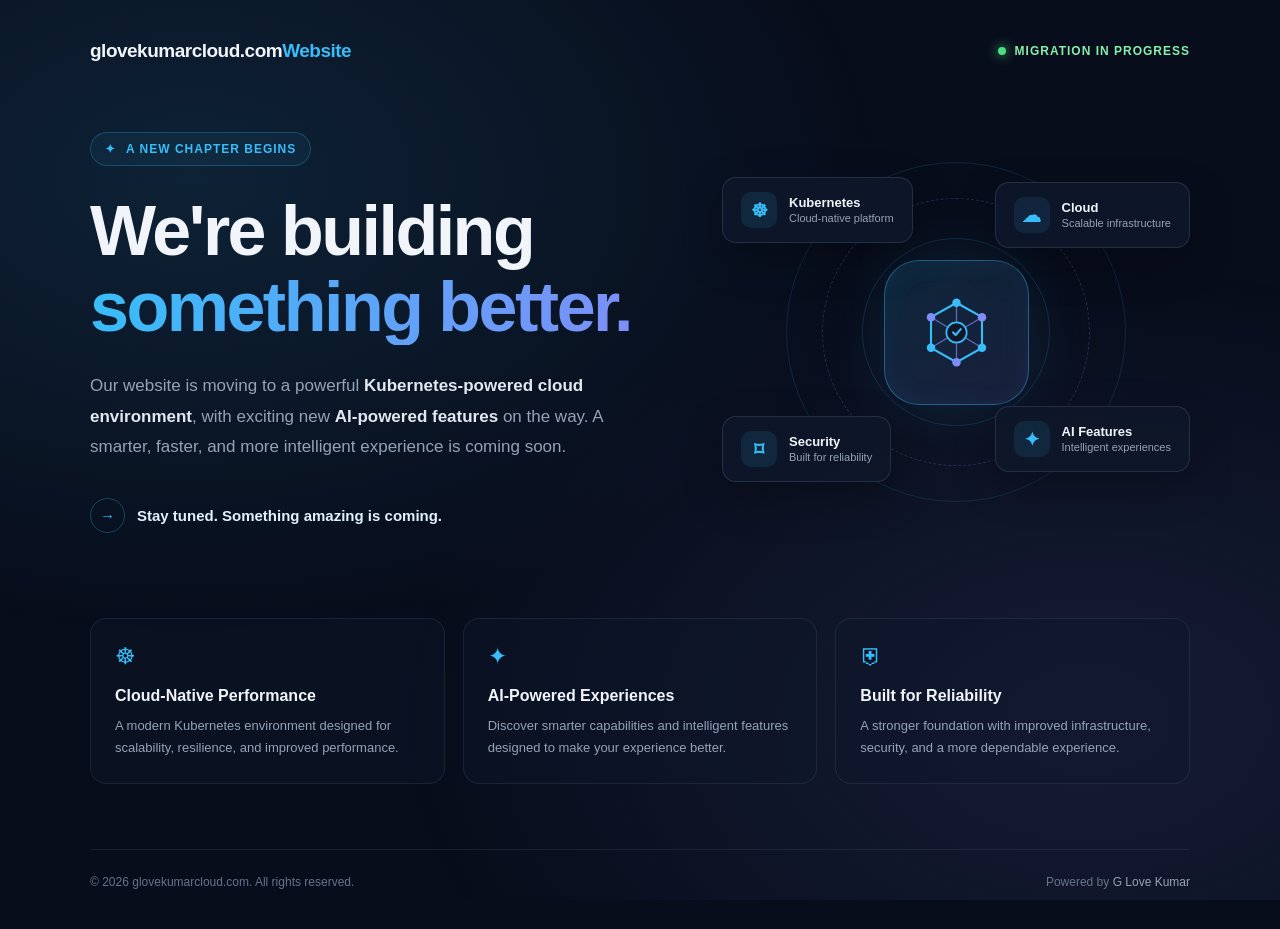
==== commit e8e22088: "Update branding and footer information in index.html" ====
--- a/index.html
+++ b/index.html
@@ -455,7 +455,7 @@
 <div class="container">
 
     <header>
-        <div class="brand">Your<span>Website</span></div>
+        <div class="brand">glovekumarcloud.com<span>Website</span></div>
 
         <div class="status">
             <span class="status-dot"></span>
@@ -603,8 +603,8 @@
     </section>
 
     <footer>
-        <div>© <span id="year"></span> glovekumar.com. All rights reserved.</div>
-        <div>Powered by <strong>Kubernetes & AI</strong></div>
+        <div>© <span id="year"></span> glovekumarcloud.com. All rights reserved.</div>
+        <div>Powered by <strong>G Love Kumar</strong></div>
     </footer>
 
 </div>
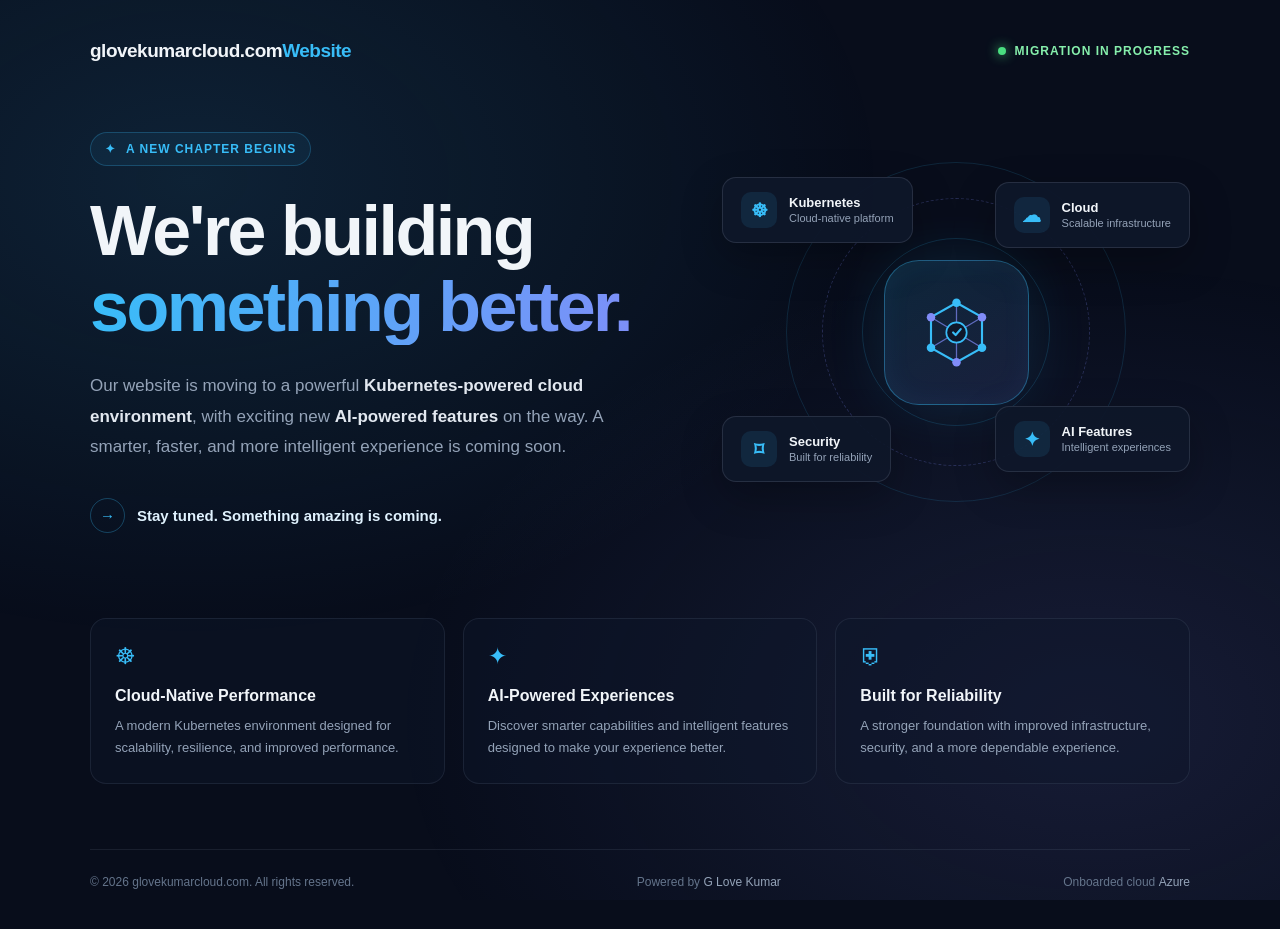
==== commit b9444254: "Add Azure onboarding information to footer" ====
--- a/index.html
+++ b/index.html
@@ -605,6 +605,7 @@
     <footer>
         <div>© <span id="year"></span> glovekumarcloud.com. All rights reserved.</div>
         <div>Powered by <strong>G Love Kumar</strong></div>
+        <div>Onboarded cloud <strong>Azure</strong></div>
     </footer>
 
 </div>
